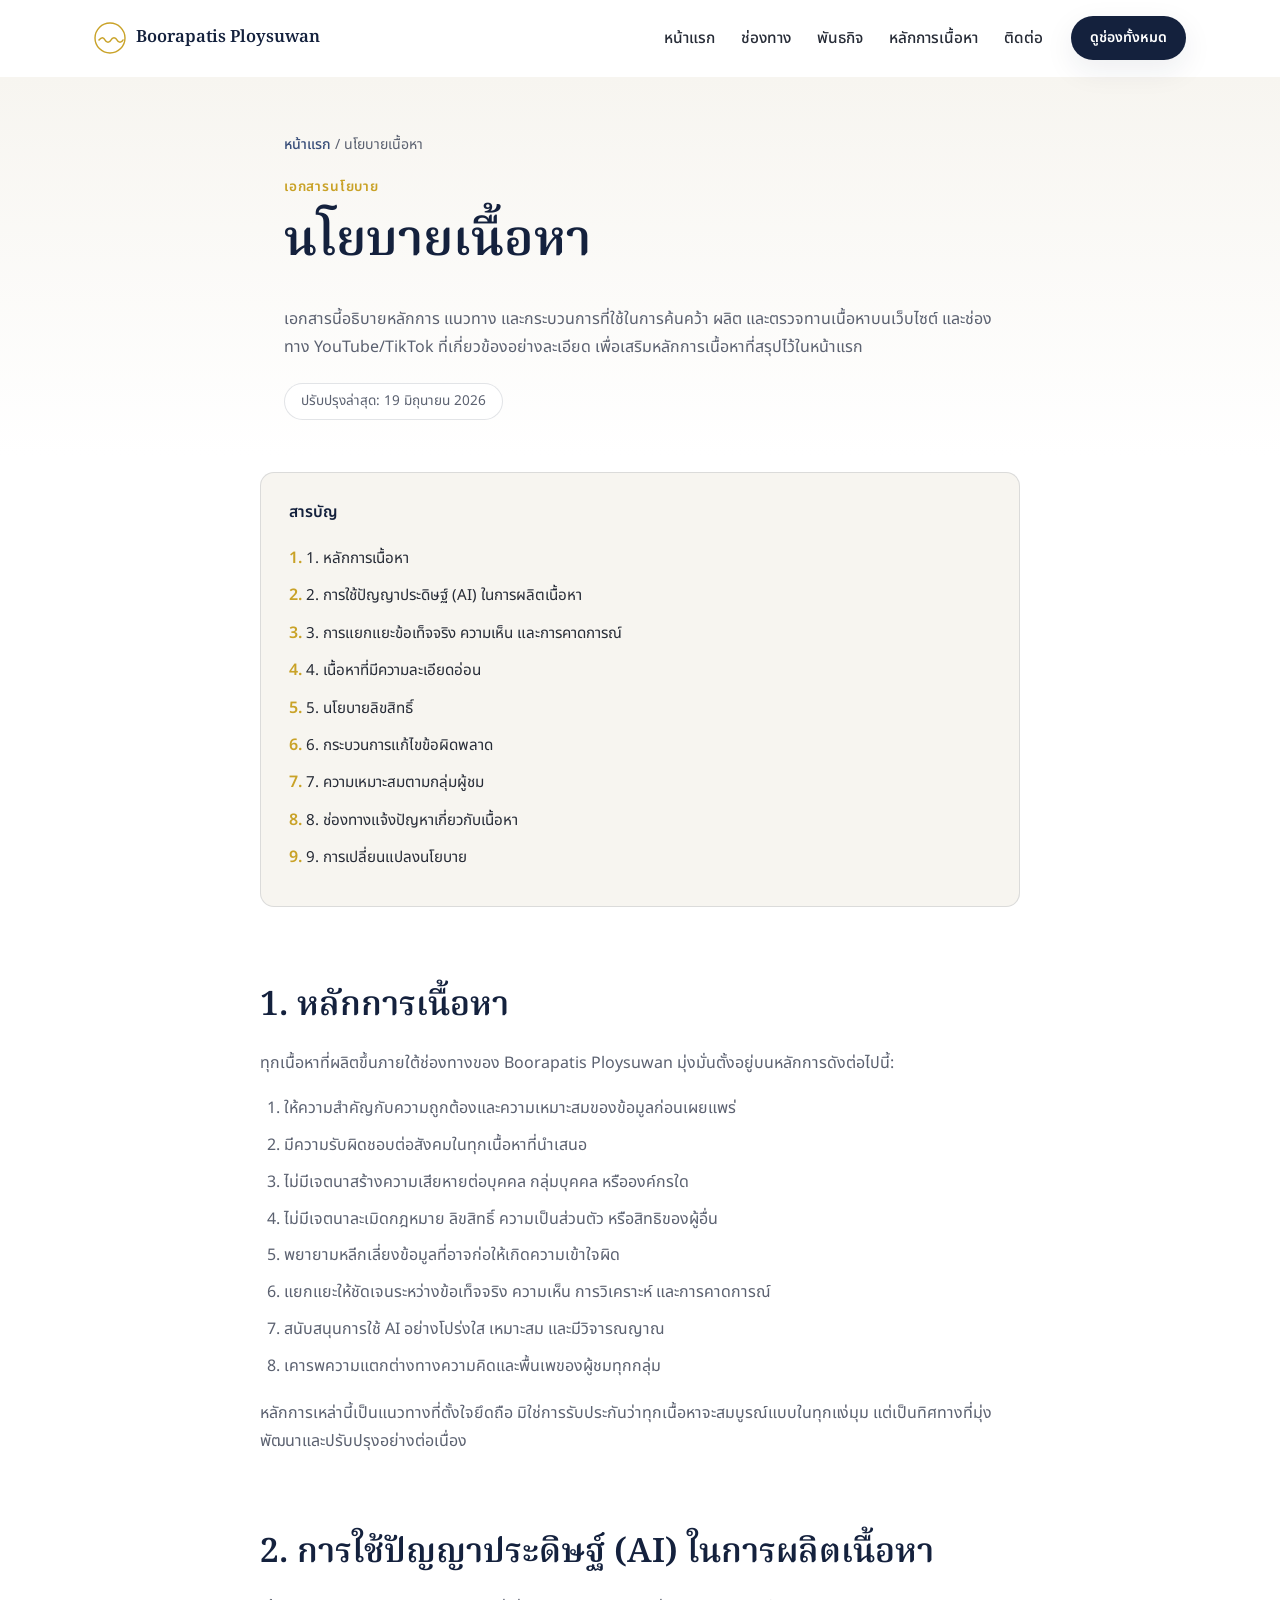
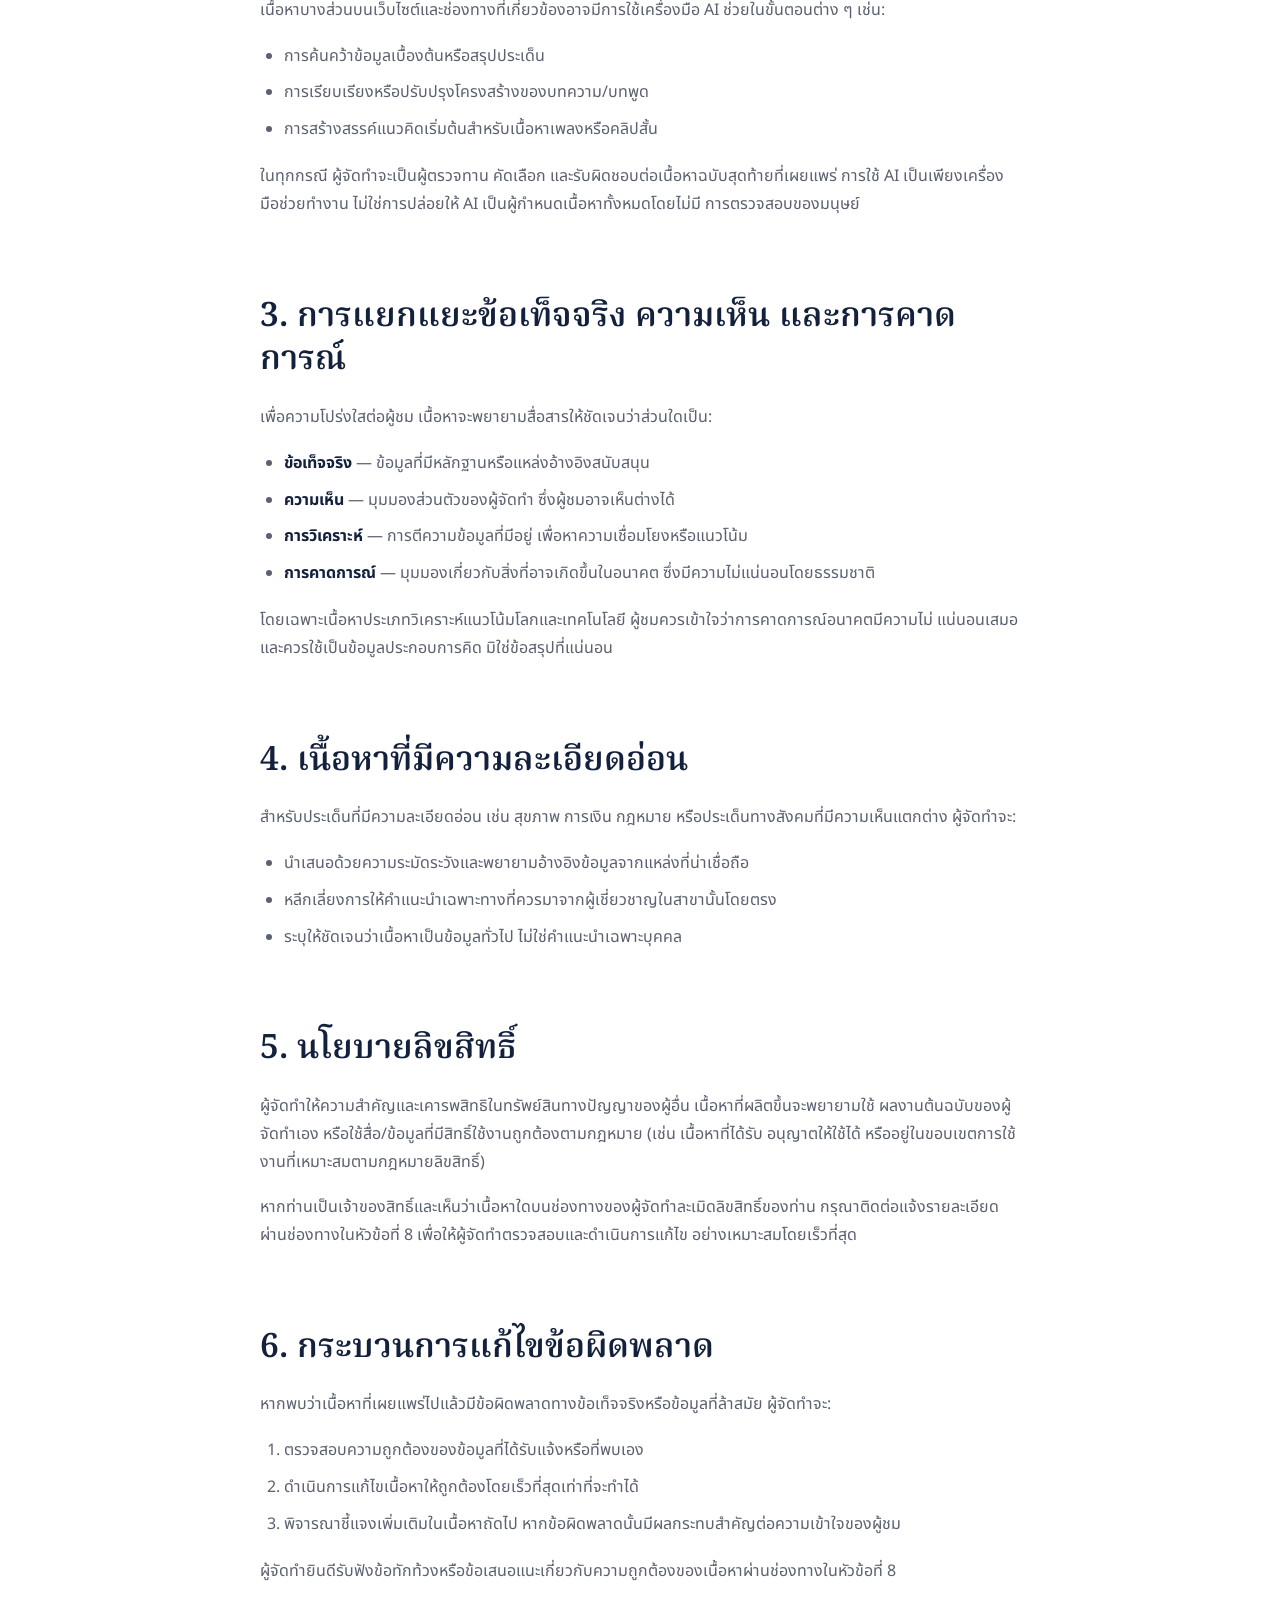
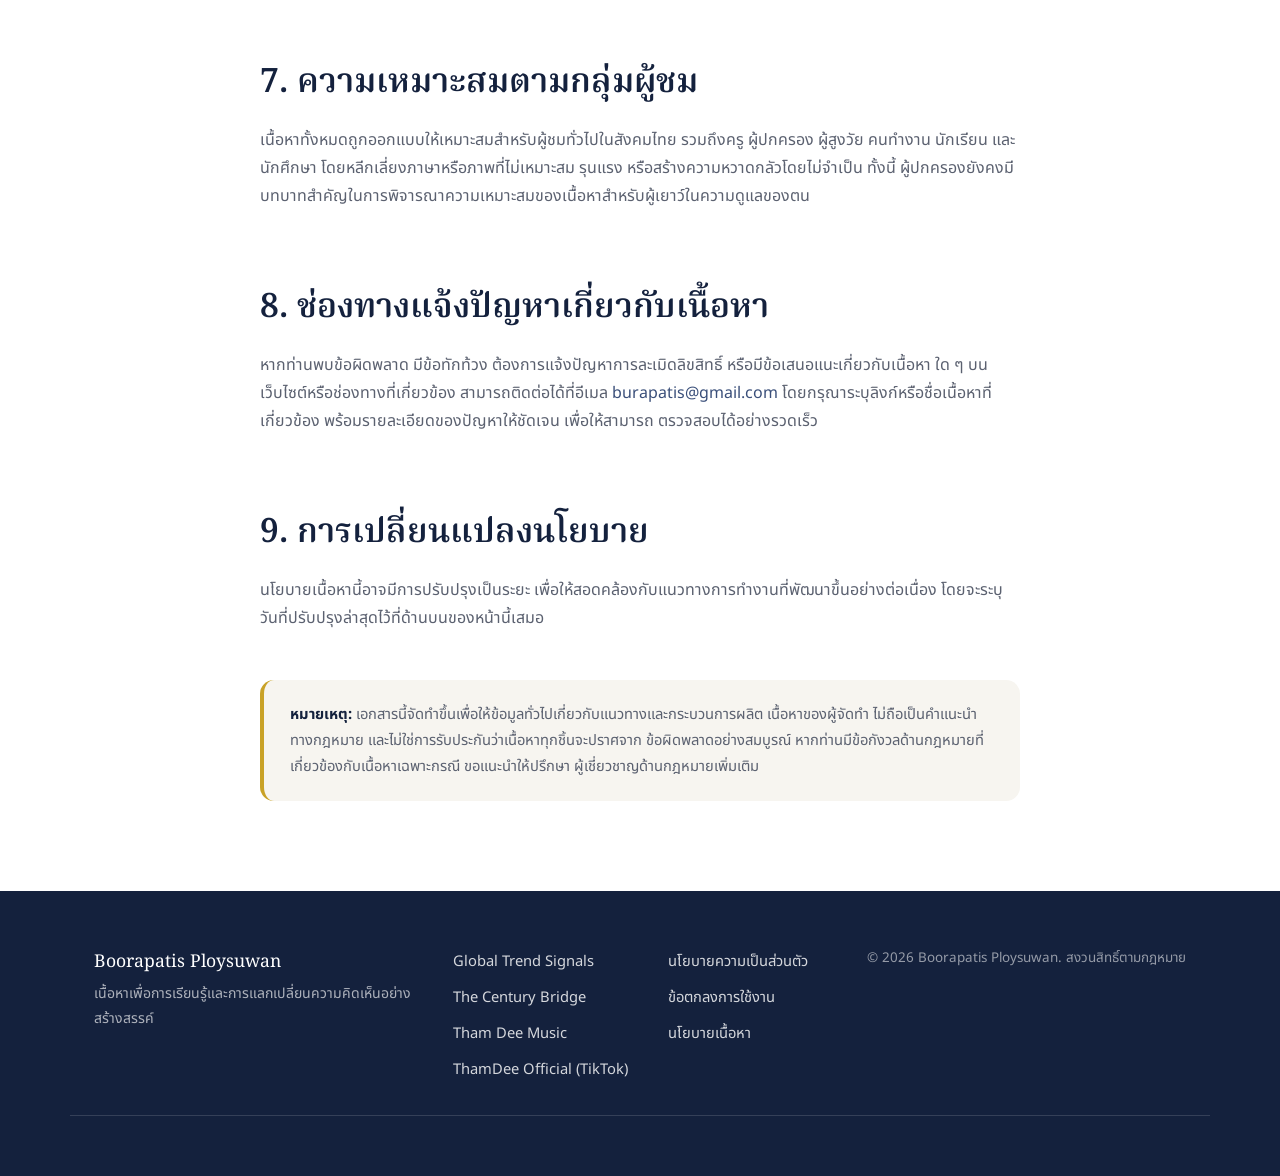
==== content-policy.html @ bd5a1473 "Add files via upload" ====
<!DOCTYPE html>
<html lang="th">
<head>
  <meta charset="UTF-8" />
  <meta name="viewport" content="width=device-width, initial-scale=1.0" />

  <title>นโยบายเนื้อหา | Boorapatis Ploysuwan</title>
  <meta name="description" content="นโยบายเนื้อหาของ Boorapatis Ploysuwan อธิบายหลักการผลิตเนื้อหา การใช้ AI อย่างโปร่งใส การแยกแยะข้อเท็จจริงและความเห็น นโยบายลิขสิทธิ์ และกระบวนการแก้ไขข้อผิดพลาด" />
  <meta name="author" content="Boorapatis Ploysuwan" />
  <meta name="robots" content="index, follow" />
  <link rel="canonical" href="https://example.com/content-policy.html" />

  <meta property="og:type" content="website" />
  <meta property="og:title" content="นโยบายเนื้อหา | Boorapatis Ploysuwan" />
  <meta property="og:description" content="หลักการ แนวทาง และกระบวนการที่ใช้ในการผลิตและตรวจทานเนื้อหาของ Boorapatis Ploysuwan" />
  <meta property="og:url" content="https://example.com/content-policy.html" />
  <meta property="og:site_name" content="Boorapatis Ploysuwan" />
  <meta property="og:locale" content="th_TH" />

  <link rel="icon" type="image/svg+xml" href="assets/favicon.svg" />

  <link rel="preconnect" href="https://fonts.googleapis.com" />
  <link rel="preconnect" href="https://fonts.gstatic.com" crossorigin />
  <link href="https://fonts.googleapis.com/css2?family=Noto+Sans+Thai:wght@300;400;500;600;700&family=Noto+Serif+Thai:wght@500;600;700&display=swap" rel="stylesheet" />

  <link rel="stylesheet" href="styles.css" />
</head>
<body>

  <a class="skip-link" href="#main">ข้ามไปยังเนื้อหาหลัก</a>

  <!-- ===================== HEADER / NAV ===================== -->
  <header class="site-header" id="siteHeader">
    <div class="header-inner container">
      <a href="index.html" class="logo" aria-label="Boorapatis Ploysuwan, หน้าแรก">
        <span class="logo-mark" aria-hidden="true">
          <svg viewBox="0 0 32 32" width="32" height="32" fill="none" xmlns="http://www.w3.org/2000/svg">
            <circle cx="16" cy="16" r="15" stroke="currentColor" stroke-width="1.4"/>
            <path d="M5 18c2.5-3 4.5-3 6 0s4.5 3 6 0 4.5-3 6 0 4.5 3 6 0" stroke="currentColor" stroke-width="1.6" stroke-linecap="round" fill="none"/>
          </svg>
        </span>
        <span class="logo-text">Boorapatis&nbsp;Ploysuwan</span>
      </a>

      <nav class="main-nav" id="mainNav" aria-label="เมนูหลัก">
        <ul>
          <li><a href="index.html" class="nav-link">หน้าแรก</a></li>
          <li><a href="index.html#channels" class="nav-link">ช่องทาง</a></li>
          <li><a href="index.html#mission" class="nav-link">พันธกิจ</a></li>
          <li><a href="index.html#principles" class="nav-link">หลักการเนื้อหา</a></li>
          <li><a href="index.html#contact" class="nav-link">ติดต่อ</a></li>
        </ul>
        <a href="index.html#channels" class="btn btn-primary btn-small nav-cta">ดูช่องทั้งหมด</a>
      </nav>

      <button class="menu-toggle" id="menuToggle" aria-label="เปิดเมนู" aria-expanded="false" aria-controls="mainNav">
        <span></span><span></span><span></span>
      </button>
    </div>
  </header>

  <main id="main">

    <!-- ===================== PAGE HERO ===================== -->
    <section class="page-hero">
      <div class="container narrow">
        <p class="breadcrumb"><a href="index.html">หน้าแรก</a> / นโยบายเนื้อหา</p>
        <p class="eyebrow">เอกสารนโยบาย</p>
        <h1>นโยบายเนื้อหา</h1>
        <p>เอกสารนี้อธิบายหลักการ แนวทาง และกระบวนการที่ใช้ในการค้นคว้า ผลิต และตรวจทานเนื้อหาบนเว็บไซต์
          และช่องทาง YouTube/TikTok ที่เกี่ยวข้องอย่างละเอียด เพื่อเสริมหลักการเนื้อหาที่สรุปไว้ในหน้าแรก</p>
        <span class="last-updated">ปรับปรุงล่าสุด: 19 มิถุนายน 2026</span>
      </div>
    </section>

    <!-- ===================== CONTENT ===================== -->
    <div class="container narrow legal-content">

      <div class="toc reveal" aria-label="สารบัญ">
        <p class="toc-title">สารบัญ</p>
        <ol>
          <li><a href="#principles">1. หลักการเนื้อหา</a></li>
          <li><a href="#ai-use">2. การใช้ปัญญาประดิษฐ์ (AI) ในการผลิตเนื้อหา</a></li>
          <li><a href="#fact-opinion">3. การแยกแยะข้อเท็จจริง ความเห็น และการคาดการณ์</a></li>
          <li><a href="#sensitive">4. เนื้อหาที่มีความละเอียดอ่อน</a></li>
          <li><a href="#copyright">5. นโยบายลิขสิทธิ์</a></li>
          <li><a href="#corrections">6. กระบวนการแก้ไขข้อผิดพลาด</a></li>
          <li><a href="#audience">7. ความเหมาะสมตามกลุ่มผู้ชม</a></li>
          <li><a href="#report">8. ช่องทางแจ้งปัญหาเกี่ยวกับเนื้อหา</a></li>
          <li><a href="#changes">9. การเปลี่ยนแปลงนโยบาย</a></li>
        </ol>
      </div>

      <section id="principles" class="reveal">
        <h2>1. หลักการเนื้อหา</h2>
        <p>ทุกเนื้อหาที่ผลิตขึ้นภายใต้ช่องทางของ Boorapatis Ploysuwan มุ่งมั่นตั้งอยู่บนหลักการดังต่อไปนี้:</p>
        <ol class="legal-list">
          <li>ให้ความสำคัญกับความถูกต้องและความเหมาะสมของข้อมูลก่อนเผยแพร่</li>
          <li>มีความรับผิดชอบต่อสังคมในทุกเนื้อหาที่นำเสนอ</li>
          <li>ไม่มีเจตนาสร้างความเสียหายต่อบุคคล กลุ่มบุคคล หรือองค์กรใด</li>
          <li>ไม่มีเจตนาละเมิดกฎหมาย ลิขสิทธิ์ ความเป็นส่วนตัว หรือสิทธิของผู้อื่น</li>
          <li>พยายามหลีกเลี่ยงข้อมูลที่อาจก่อให้เกิดความเข้าใจผิด</li>
          <li>แยกแยะให้ชัดเจนระหว่างข้อเท็จจริง ความเห็น การวิเคราะห์ และการคาดการณ์</li>
          <li>สนับสนุนการใช้ AI อย่างโปร่งใส เหมาะสม และมีวิจารณญาณ</li>
          <li>เคารพความแตกต่างทางความคิดและพื้นเพของผู้ชมทุกกลุ่ม</li>
        </ol>
        <p>หลักการเหล่านี้เป็นแนวทางที่ตั้งใจยึดถือ มิใช่การรับประกันว่าทุกเนื้อหาจะสมบูรณ์แบบในทุกแง่มุม
          แต่เป็นทิศทางที่มุ่งพัฒนาและปรับปรุงอย่างต่อเนื่อง</p>
      </section>

      <section id="ai-use" class="reveal">
        <h2>2. การใช้ปัญญาประดิษฐ์ (AI) ในการผลิตเนื้อหา</h2>
        <p>เนื้อหาบางส่วนบนเว็บไซต์และช่องทางที่เกี่ยวข้องอาจมีการใช้เครื่องมือ AI ช่วยในขั้นตอนต่าง ๆ เช่น:</p>
        <ul>
          <li>การค้นคว้าข้อมูลเบื้องต้นหรือสรุปประเด็น</li>
          <li>การเรียบเรียงหรือปรับปรุงโครงสร้างของบทความ/บทพูด</li>
          <li>การสร้างสรรค์แนวคิดเริ่มต้นสำหรับเนื้อหาเพลงหรือคลิปสั้น</li>
        </ul>
        <p>
          ในทุกกรณี ผู้จัดทำจะเป็นผู้ตรวจทาน คัดเลือก และรับผิดชอบต่อเนื้อหาฉบับสุดท้ายที่เผยแพร่
          การใช้ AI เป็นเพียงเครื่องมือช่วยทำงาน ไม่ใช่การปล่อยให้ AI เป็นผู้กำหนดเนื้อหาทั้งหมดโดยไม่มี
          การตรวจสอบของมนุษย์
        </p>
      </section>

      <section id="fact-opinion" class="reveal">
        <h2>3. การแยกแยะข้อเท็จจริง ความเห็น และการคาดการณ์</h2>
        <p>เพื่อความโปร่งใสต่อผู้ชม เนื้อหาจะพยายามสื่อสารให้ชัดเจนว่าส่วนใดเป็น:</p>
        <ul>
          <li><strong>ข้อเท็จจริง</strong> — ข้อมูลที่มีหลักฐานหรือแหล่งอ้างอิงสนับสนุน</li>
          <li><strong>ความเห็น</strong> — มุมมองส่วนตัวของผู้จัดทำ ซึ่งผู้ชมอาจเห็นต่างได้</li>
          <li><strong>การวิเคราะห์</strong> — การตีความข้อมูลที่มีอยู่ เพื่อหาความเชื่อมโยงหรือแนวโน้ม</li>
          <li><strong>การคาดการณ์</strong> — มุมมองเกี่ยวกับสิ่งที่อาจเกิดขึ้นในอนาคต ซึ่งมีความไม่แน่นอนโดยธรรมชาติ</li>
        </ul>
        <p>โดยเฉพาะเนื้อหาประเภทวิเคราะห์แนวโน้มโลกและเทคโนโลยี ผู้ชมควรเข้าใจว่าการคาดการณ์อนาคตมีความไม่
          แน่นอนเสมอ และควรใช้เป็นข้อมูลประกอบการคิด มิใช่ข้อสรุปที่แน่นอน</p>
      </section>

      <section id="sensitive" class="reveal">
        <h2>4. เนื้อหาที่มีความละเอียดอ่อน</h2>
        <p>
          สำหรับประเด็นที่มีความละเอียดอ่อน เช่น สุขภาพ การเงิน กฎหมาย หรือประเด็นทางสังคมที่มีความเห็นแตกต่าง
          ผู้จัดทำจะ:
        </p>
        <ul>
          <li>นำเสนอด้วยความระมัดระวังและพยายามอ้างอิงข้อมูลจากแหล่งที่น่าเชื่อถือ</li>
          <li>หลีกเลี่ยงการให้คำแนะนำเฉพาะทางที่ควรมาจากผู้เชี่ยวชาญในสาขานั้นโดยตรง</li>
          <li>ระบุให้ชัดเจนว่าเนื้อหาเป็นข้อมูลทั่วไป ไม่ใช่คำแนะนำเฉพาะบุคคล</li>
        </ul>
      </section>

      <section id="copyright" class="reveal">
        <h2>5. นโยบายลิขสิทธิ์</h2>
        <p>
          ผู้จัดทำให้ความสำคัญและเคารพสิทธิในทรัพย์สินทางปัญญาของผู้อื่น เนื้อหาที่ผลิตขึ้นจะพยายามใช้
          ผลงานต้นฉบับของผู้จัดทำเอง หรือใช้สื่อ/ข้อมูลที่มีสิทธิ์ใช้งานถูกต้องตามกฎหมาย (เช่น เนื้อหาที่ได้รับ
          อนุญาตให้ใช้ได้ หรืออยู่ในขอบเขตการใช้งานที่เหมาะสมตามกฎหมายลิขสิทธิ์)
        </p>
        <p>
          หากท่านเป็นเจ้าของสิทธิ์และเห็นว่าเนื้อหาใดบนช่องทางของผู้จัดทำละเมิดลิขสิทธิ์ของท่าน
          กรุณาติดต่อแจ้งรายละเอียดผ่านช่องทางในหัวข้อที่ 8 เพื่อให้ผู้จัดทำตรวจสอบและดำเนินการแก้ไข
          อย่างเหมาะสมโดยเร็วที่สุด
        </p>
      </section>

      <section id="corrections" class="reveal">
        <h2>6. กระบวนการแก้ไขข้อผิดพลาด</h2>
        <p>หากพบว่าเนื้อหาที่เผยแพร่ไปแล้วมีข้อผิดพลาดทางข้อเท็จจริงหรือข้อมูลที่ล้าสมัย ผู้จัดทำจะ:</p>
        <ol class="legal-list">
          <li>ตรวจสอบความถูกต้องของข้อมูลที่ได้รับแจ้งหรือที่พบเอง</li>
          <li>ดำเนินการแก้ไขเนื้อหาให้ถูกต้องโดยเร็วที่สุดเท่าที่จะทำได้</li>
          <li>พิจารณาชี้แจงเพิ่มเติมในเนื้อหาถัดไป หากข้อผิดพลาดนั้นมีผลกระทบสำคัญต่อความเข้าใจของผู้ชม</li>
        </ol>
        <p>ผู้จัดทำยินดีรับฟังข้อทักท้วงหรือข้อเสนอแนะเกี่ยวกับความถูกต้องของเนื้อหาผ่านช่องทางในหัวข้อที่ 8</p>
      </section>

      <section id="audience" class="reveal">
        <h2>7. ความเหมาะสมตามกลุ่มผู้ชม</h2>
        <p>
          เนื้อหาทั้งหมดถูกออกแบบให้เหมาะสมสำหรับผู้ชมทั่วไปในสังคมไทย รวมถึงครู ผู้ปกครอง ผู้สูงวัย คนทำงาน
          นักเรียน และนักศึกษา โดยหลีกเลี่ยงภาษาหรือภาพที่ไม่เหมาะสม รุนแรง หรือสร้างความหวาดกลัวโดยไม่จำเป็น
          ทั้งนี้ ผู้ปกครองยังคงมีบทบาทสำคัญในการพิจารณาความเหมาะสมของเนื้อหาสำหรับผู้เยาว์ในความดูแลของตน
        </p>
      </section>

      <section id="report" class="reveal">
        <h2>8. ช่องทางแจ้งปัญหาเกี่ยวกับเนื้อหา</h2>
        <p>
          หากท่านพบข้อผิดพลาด มีข้อทักท้วง ต้องการแจ้งปัญหาการละเมิดลิขสิทธิ์ หรือมีข้อเสนอแนะเกี่ยวกับเนื้อหา
          ใด ๆ บนเว็บไซต์หรือช่องทางที่เกี่ยวข้อง สามารถติดต่อได้ที่อีเมล
          <a href="mailto:burapatis@gmail.com">burapatis@gmail.com</a>
          โดยกรุณาระบุลิงก์หรือชื่อเนื้อหาที่เกี่ยวข้อง พร้อมรายละเอียดของปัญหาให้ชัดเจน เพื่อให้สามารถ
          ตรวจสอบได้อย่างรวดเร็ว
        </p>
      </section>

      <section id="changes" class="reveal">
        <h2>9. การเปลี่ยนแปลงนโยบาย</h2>
        <p>
          นโยบายเนื้อหานี้อาจมีการปรับปรุงเป็นระยะ เพื่อให้สอดคล้องกับแนวทางการทำงานที่พัฒนาขึ้นอย่างต่อเนื่อง
          โดยจะระบุวันที่ปรับปรุงล่าสุดไว้ที่ด้านบนของหน้านี้เสมอ
        </p>
      </section>

      <div class="legal-disclaimer-note reveal">
        <p>
          <strong>หมายเหตุ:</strong> เอกสารนี้จัดทำขึ้นเพื่อให้ข้อมูลทั่วไปเกี่ยวกับแนวทางและกระบวนการผลิต
          เนื้อหาของผู้จัดทำ ไม่ถือเป็นคำแนะนำทางกฎหมาย และไม่ใช่การรับประกันว่าเนื้อหาทุกชิ้นจะปราศจาก
          ข้อผิดพลาดอย่างสมบูรณ์ หากท่านมีข้อกังวลด้านกฎหมายที่เกี่ยวข้องกับเนื้อหาเฉพาะกรณี ขอแนะนำให้ปรึกษา
          ผู้เชี่ยวชาญด้านกฎหมายเพิ่มเติม
        </p>
      </div>

    </div>

  </main>

  <!-- ===================== FOOTER ===================== -->
  <footer class="site-footer">
    <div class="container footer-inner">
      <div class="footer-brand">
        <p class="footer-name">Boorapatis Ploysuwan</p>
        <p class="footer-tagline">เนื้อหาเพื่อการเรียนรู้และการแลกเปลี่ยนความคิดเห็นอย่างสร้างสรรค์</p>
      </div>

      <ul class="footer-links">
        <li><a href="https://www.youtube.com/@globaltrendsignals" target="_blank" rel="noopener noreferrer">Global Trend Signals</a></li>
        <li><a href="https://www.youtube.com/@TheCenturyBridge%E0%B8%82%E0%B9%89%E0%B8%B2%E0%B8%A1%E0%B9%80%E0%B8%A7%E0%B8%A5%E0%B8%B2%E0%B8%A1%E0%B8%B2%E0%B9%80%E0%B8%88%E0%B8%AD%E0%B8%81%E0%B8%B1%E0%B8%99" target="_blank" rel="noopener noreferrer">The Century Bridge</a></li>
        <li><a href="https://www.youtube.com/@ThamDeeMusic" target="_blank" rel="noopener noreferrer">Tham Dee Music</a></li>
        <li><a href="https://www.tiktok.com/@thamdee_official" target="_blank" rel="noopener noreferrer">ThamDee Official (TikTok)</a></li>
      </ul>

      <ul class="footer-links footer-legal">
        <li><a href="privacy.html">นโยบายความเป็นส่วนตัว</a></li>
        <li><a href="terms.html">ข้อตกลงการใช้งาน</a></li>
        <li><a href="content-policy.html">นโยบายเนื้อหา</a></li>
      </ul>

      <p class="footer-copy">© <span id="year">2026</span> Boorapatis Ploysuwan. สงวนสิทธิ์ตามกฎหมาย</p>
    </div>
  </footer>

  <button id="backToTop" class="back-to-top" aria-label="กลับขึ้นด้านบน">↑</button>

  <script src="script.js"></script>
</body>
</html>
---- styles.css ----
/* =========================================================
   Boorapatis Ploysuwan — Stylesheet
   โทนสี: navy ink + indigo + warm gold + teal + terracotta
   ฟอนต์: Noto Serif Thai (display) + Noto Sans Thai (body)
   ========================================================= */

:root {
  /* ---- Color tokens ---- */
  --color-ink: #14213D;        /* navy หลัก: header, ข้อความเข้ม */
  --color-indigo: #3A4F7A;     /* รอง: ลิงก์, accent */
  --color-gold: #C9A227;       /* CTA / ไฮไลต์ */
  --color-paper: #F7F5F0;      /* พื้นหลังโทนอุ่น */
  --color-white: #FFFFFF;
  --color-text: #262B36;
  --color-text-soft: #5B6170;
  --color-border: rgba(20, 33, 61, 0.12);

  /* ---- Channel accent colors (encode content category) ---- */
  --color-channel-1: #3A4F7A;  /* Global Trend Signals: indigo = เทคโนโลยี/แนวโน้ม */
  --color-channel-2: #C9A227;  /* The Century Bridge: gold = อบอุ่น/ข้ามรุ่น */
  --color-channel-3: #1F6F66;  /* Tham Dee Music: teal = สร้างสรรค์ */
  --color-channel-4: #B5533C;  /* TikTok: terracotta = สั้น กระชับ มีพลัง */

  /* ---- Type ---- */
  --font-display: 'Noto Serif Thai', 'Times New Roman', serif;
  --font-body: 'Noto Sans Thai', system-ui, -apple-system, sans-serif;

  /* ---- Layout ---- */
  --container-w: 1140px;
  --radius-md: 14px;
  --radius-lg: 22px;
  --shadow-soft: 0 10px 30px rgba(20, 33, 61, 0.08);
  --shadow-hover: 0 16px 40px rgba(20, 33, 61, 0.14);
  --transition: 220ms ease;
}

/* ---------------------------------------------------------
   Reset & base
   --------------------------------------------------------- */
* { box-sizing: border-box; }
html { scroll-behavior: smooth; }

body {
  margin: 0;
  font-family: var(--font-body);
  color: var(--color-text);
  background: var(--color-white);
  line-height: 1.75;
  -webkit-font-smoothing: antialiased;
}

img, svg { max-width: 100%; display: block; }

h1, h2, h3 {
  font-family: var(--font-display);
  color: var(--color-ink);
  line-height: 1.3;
  margin: 0 0 0.6em;
}

h1 { font-size: clamp(2rem, 4.4vw, 3.1rem); font-weight: 600; }
h2 { font-size: clamp(1.5rem, 2.8vw, 2.1rem); font-weight: 600; }
h3 { font-size: 1.15rem; font-weight: 600; margin-bottom: 0.4em; }

p { margin: 0 0 1em; color: var(--color-text-soft); }

a { color: var(--color-indigo); text-decoration: none; }

ul, ol { margin: 0; padding: 0; }

.container {
  max-width: var(--container-w);
  margin: 0 auto;
  padding: 0 24px;
}
.container.narrow { max-width: 760px; }

.section { padding: 88px 0; }

.eyebrow {
  font-size: 0.85rem;
  font-weight: 600;
  letter-spacing: 0.06em;
  color: var(--color-gold);
  text-transform: uppercase;
  margin: 0 0 0.8em;
}

.section-head { max-width: 640px; margin: 0 auto 48px; text-align: center; }
.section-head.reveal, .container.narrow.reveal { text-align: left; }
.section .section-head { text-align: center; }
.section-lead { font-size: 1.05rem; }

.skip-link {
  position: absolute;
  left: -999px;
  top: 0;
  background: var(--color-ink);
  color: var(--color-white);
  padding: 10px 16px;
  z-index: 200;
}
.skip-link:focus { left: 12px; top: 12px; }

/* Visible focus state for accessibility */
a:focus-visible,
button:focus-visible {
  outline: 3px solid var(--color-gold);
  outline-offset: 2px;
}

/* ---------------------------------------------------------
   Buttons
   --------------------------------------------------------- */
.btn {
  display: inline-flex;
  align-items: center;
  gap: 8px;
  font-family: var(--font-body);
  font-weight: 600;
  font-size: 0.98rem;
  padding: 13px 26px;
  border-radius: 999px;
  border: 1.5px solid transparent;
  cursor: pointer;
  transition: transform var(--transition), box-shadow var(--transition), background var(--transition), color var(--transition);
}
.btn:hover { transform: translateY(-2px); }

.btn-primary {
  background: var(--color-ink);
  color: var(--color-white);
  box-shadow: var(--shadow-soft);
}
.btn-primary:hover { background: #1c2d52; box-shadow: var(--shadow-hover); }

.btn-ghost {
  background: transparent;
  color: var(--color-ink);
  border-color: var(--color-border);
}
.btn-ghost:hover { background: var(--color-paper); }

.btn-outline {
  background: transparent;
  color: var(--accent, var(--color-indigo));
  border-color: var(--accent, var(--color-indigo));
  font-size: 0.92rem;
  padding: 10px 20px;
}
.btn-outline:hover { background: var(--accent, var(--color-indigo)); color: var(--color-white); }

.btn-small { padding: 9px 18px; font-size: 0.88rem; }

/* ---------------------------------------------------------
   Header / Nav
   --------------------------------------------------------- */
.site-header {
  position: sticky;
  top: 0;
  z-index: 100;
  background: rgba(255, 255, 255, 0.92);
  backdrop-filter: blur(8px);
  border-bottom: 1px solid transparent;
  transition: border-color var(--transition), box-shadow var(--transition);
}
.site-header.is-scrolled {
  border-color: var(--color-border);
  box-shadow: 0 4px 18px rgba(20, 33, 61, 0.06);
}

.header-inner {
  display: flex;
  align-items: center;
  justify-content: space-between;
  height: 76px;
}

.logo {
  display: flex;
  align-items: center;
  gap: 10px;
  color: var(--color-ink);
}
.logo-mark { color: var(--color-gold); }
.logo-text {
  font-family: var(--font-display);
  font-weight: 600;
  font-size: 1.05rem;
}

.main-nav {
  display: flex;
  align-items: center;
  gap: 28px;
}
.main-nav ul {
  display: flex;
  gap: 26px;
  list-style: none;
}
.nav-link {
  color: var(--color-text);
  font-weight: 500;
  font-size: 0.96rem;
  position: relative;
  padding: 6px 0;
}
.nav-link::after {
  content: "";
  position: absolute;
  left: 0; right: 0; bottom: 0;
  height: 2px;
  background: var(--color-gold);
  transform: scaleX(0);
  transition: transform var(--transition);
}
.nav-link:hover::after,
.nav-link.is-active::after { transform: scaleX(1); }
.nav-link.is-active { color: var(--color-ink); font-weight: 600; }

.menu-toggle {
  display: none;
  flex-direction: column;
  justify-content: center;
  gap: 5px;
  width: 40px;
  height: 40px;
  background: none;
  border: none;
  cursor: pointer;
}
.menu-toggle span {
  display: block;
  height: 2px;
  background: var(--color-ink);
  border-radius: 2px;
  transition: transform var(--transition), opacity var(--transition);
}
.menu-toggle[aria-expanded="true"] span:nth-child(1) { transform: translateY(7px) rotate(45deg); }
.menu-toggle[aria-expanded="true"] span:nth-child(2) { opacity: 0; }
.menu-toggle[aria-expanded="true"] span:nth-child(3) { transform: translateY(-7px) rotate(-45deg); }

/* ---------------------------------------------------------
   Hero
   --------------------------------------------------------- */
.hero {
  position: relative;
  padding: 96px 0 0;
  overflow: hidden;
  background: linear-gradient(180deg, var(--color-paper) 0%, var(--color-white) 100%);
}
.hero-inner { position: relative; z-index: 2; max-width: 760px; padding-bottom: 64px; }

.hero-bg { position: absolute; inset: 0; z-index: 1; }
.blob {
  position: absolute;
  border-radius: 50%;
  filter: blur(60px);
  opacity: 0.35;
}
.blob-1 {
  width: 420px; height: 420px;
  background: radial-gradient(circle, var(--color-gold), transparent 70%);
  top: -120px; right: -80px;
}
.blob-2 {
  width: 360px; height: 360px;
  background: radial-gradient(circle, var(--color-indigo), transparent 70%);
  bottom: -160px; right: 220px;
}

.hero-title { margin-bottom: 0.5em; }
.hero-lead { font-size: 1.1rem; max-width: 620px; }
.hero-actions { display: flex; flex-wrap: wrap; gap: 14px; margin-top: 28px; }

/* Signal / waveform divider — signature element bridging
   "Global Trend Signals" (data signal) and "Tham Dee Music" (waveform) */
.signal-divider {
  position: relative;
  color: var(--color-gold);
  line-height: 0;
}
.signal-divider-alt { color: var(--color-border); }
.signal-svg { width: 100%; height: 56px; display: block; }
.signal-dot { color: var(--color-ink); }

@media (prefers-reduced-motion: reduce) {
  .signal-dot animateMotion { display: none; }
}

/* ---------------------------------------------------------
   About
   --------------------------------------------------------- */
.about { background: var(--color-white); }

/* ---------------------------------------------------------
   Channels
   --------------------------------------------------------- */
.channels { background: var(--color-paper); }

.channel-grid {
  display: grid;
  grid-template-columns: repeat(2, 1fr);
  gap: 24px;
}

.channel-card {
  background: var(--color-white);
  border-radius: var(--radius-lg);
  padding: 32px;
  border-top: 4px solid var(--accent);
  box-shadow: var(--shadow-soft);
  transition: transform var(--transition), box-shadow var(--transition);
  display: flex;
  flex-direction: column;
}
.channel-card:hover { transform: translateY(-4px); box-shadow: var(--shadow-hover); }

.channel-icon { font-size: 1.8rem; margin-bottom: 14px; }
.channel-type {
  font-size: 0.8rem;
  font-weight: 600;
  letter-spacing: 0.04em;
  text-transform: uppercase;
  color: var(--accent);
  margin-bottom: 6px;
}
.channel-card h3 { margin-bottom: 0.5em; }
.th-name { font-family: var(--font-body); font-weight: 400; font-size: 0.95rem; color: var(--color-text-soft); }
.channel-desc { flex-grow: 1; }
.channel-audience { font-size: 0.92rem; }
.channel-card .btn-outline { margin-top: auto; align-self: flex-start; }

/* ---------------------------------------------------------
   Mission
   --------------------------------------------------------- */
.mission-grid {
  display: grid;
  grid-template-columns: repeat(3, 1fr);
  gap: 28px;
  list-style: none;
}
.mission-item {
  background: var(--color-paper);
  border-radius: var(--radius-md);
  padding: 28px;
}
.mission-icon { font-size: 1.6rem; display: block; margin-bottom: 12px; }
.mission-item p { margin-bottom: 0; font-size: 0.95rem; }

/* ---------------------------------------------------------
   Content Principles
   --------------------------------------------------------- */
.principles { background: var(--color-paper); }
.principles-list ol {
  list-style: none;
  counter-reset: principle;
  display: grid;
  grid-template-columns: repeat(2, 1fr);
  gap: 18px 32px;
  max-width: 880px;
  margin: 0 auto;
}
.principles-list li {
  counter-increment: principle;
  position: relative;
  padding-left: 42px;
  color: var(--color-text);
  font-size: 1rem;
}
.principles-list li::before {
  content: counter(principle, decimal-leading-zero);
  position: absolute;
  left: 0; top: -2px;
  font-family: var(--font-display);
  font-weight: 600;
  color: var(--color-gold);
  font-size: 0.95rem;
}

/* ---------------------------------------------------------
   Qualities (badges)
   --------------------------------------------------------- */
.badge-list {
  display: flex;
  flex-wrap: wrap;
  gap: 12px;
  justify-content: center;
  list-style: none;
}
.badge {
  background: var(--color-white);
  border: 1.5px solid var(--color-border);
  border-radius: 999px;
  padding: 10px 20px;
  font-size: 0.92rem;
  font-weight: 500;
  color: var(--color-ink);
}

/* ---------------------------------------------------------
   Featured Content Pillars
   --------------------------------------------------------- */
.pillars { background: var(--color-paper); }
.pillars-grid {
  display: grid;
  grid-template-columns: repeat(3, 1fr);
  gap: 22px;
}
.pillar-card {
  background: var(--color-white);
  border-radius: var(--radius-md);
  padding: 28px 22px;
  text-align: center;
  box-shadow: var(--shadow-soft);
  transition: transform var(--transition);
}
.pillar-card:hover { transform: translateY(-3px); }
.pillar-icon { font-size: 1.8rem; display: block; margin-bottom: 12px; }
.pillar-card h3 { font-size: 1rem; margin-bottom: 0; }

/* ---------------------------------------------------------
   Disclaimer
   --------------------------------------------------------- */
.disclaimer-section { padding: 56px 0; }
.disclaimer-box {
  background: var(--color-paper);
  border: 1px solid var(--color-border);
  border-radius: var(--radius-md);
  padding: 32px;
}
.disclaimer-title { font-size: 1.2rem; }
.disclaimer-box p { font-size: 0.92rem; margin-bottom: 0.9em; }
.disclaimer-box p:last-child { margin-bottom: 0; }

/* ---------------------------------------------------------
   Contact
   --------------------------------------------------------- */
.contact { background: var(--color-white); text-align: left; }
.contact-email { margin: 12px 0 16px; }
.contact-note { font-size: 0.88rem; color: var(--color-text-soft); }

/* ---------------------------------------------------------
   Footer
   --------------------------------------------------------- */
.site-footer {
  background: var(--color-ink);
  color: rgba(255, 255, 255, 0.82);
  padding: 56px 0 36px;
}
.footer-inner {
  display: flex;
  flex-wrap: wrap;
  justify-content: space-between;
  gap: 32px;
  border-bottom: 1px solid rgba(255, 255, 255, 0.14);
  padding-bottom: 32px;
  margin-bottom: 24px;
}
.footer-name { font-family: var(--font-display); color: var(--color-white); font-size: 1.1rem; margin-bottom: 4px; }
.footer-tagline { font-size: 0.88rem; max-width: 320px; color: rgba(255, 255, 255, 0.65); margin-bottom: 0; }
.footer-links { list-style: none; display: flex; flex-direction: column; gap: 8px; }
.footer-links a { color: rgba(255, 255, 255, 0.82); font-size: 0.92rem; }
.footer-links a:hover { color: var(--color-gold); }
.footer-copy { font-size: 0.84rem; color: rgba(255, 255, 255, 0.55); text-align: center; margin: 0; }

/* ---------------------------------------------------------
   Back to top
   --------------------------------------------------------- */
.back-to-top {
  position: fixed;
  right: 22px;
  bottom: 22px;
  width: 46px;
  height: 46px;
  border-radius: 50%;
  background: var(--color-ink);
  color: var(--color-white);
  border: none;
  font-size: 1.2rem;
  cursor: pointer;
  box-shadow: var(--shadow-soft);
  opacity: 0;
  transform: translateY(12px);
  pointer-events: none;
  transition: opacity var(--transition), transform var(--transition), background var(--transition);
  z-index: 90;
}
.back-to-top.is-visible { opacity: 1; transform: translateY(0); pointer-events: auto; }
.back-to-top:hover { background: var(--color-indigo); }

/* ---------------------------------------------------------
   Scroll reveal
   --------------------------------------------------------- */
.reveal {
  opacity: 0;
  transform: translateY(18px);
  transition: opacity 600ms ease, transform 600ms ease;
}
.reveal.is-visible { opacity: 1; transform: translateY(0); }

@media (prefers-reduced-motion: reduce) {
  .reveal { opacity: 1; transform: none; transition: none; }
  html { scroll-behavior: auto; }
}

/* ---------------------------------------------------------
   Responsive
   --------------------------------------------------------- */
@media (max-width: 880px) {
  .channel-grid { grid-template-columns: 1fr; }
  .mission-grid { grid-template-columns: repeat(2, 1fr); }
  .pillars-grid { grid-template-columns: repeat(2, 1fr); }
  .principles-list ol { grid-template-columns: 1fr; }
}

/* ---------------------------------------------------------
   Sub-pages: privacy / terms / content-policy
   --------------------------------------------------------- */
.page-hero {
  padding: 56px 0 36px;
  background: linear-gradient(180deg, var(--color-paper) 0%, var(--color-white) 100%);
}
.breadcrumb { font-size: 0.88rem; margin-bottom: 18px; color: var(--color-text-soft); }
.breadcrumb a { font-weight: 500; }

.last-updated {
  display: inline-block;
  font-size: 0.85rem;
  color: var(--color-text-soft);
  background: var(--color-white);
  border: 1px solid var(--color-border);
  border-radius: 999px;
  padding: 6px 16px;
  margin-top: 6px;
}

.legal-content { padding: 8px 0 90px; }
.legal-content h2 { margin-top: 2.3em; scroll-margin-top: 100px; }
.legal-content > h2:first-child { margin-top: 0; }
.legal-content h3 { color: var(--color-ink); font-size: 1.02rem; margin-top: 1.4em; }
.legal-content ul,
.legal-content ol.legal-list { margin: 0 0 1.2em; padding-left: 1.5em; color: var(--color-text-soft); }
.legal-content li { margin-bottom: 0.55em; }
.legal-content p { margin-bottom: 1.1em; }
.legal-content strong { color: var(--color-ink); }

.toc {
  background: var(--color-paper);
  border: 1px solid var(--color-border);
  border-radius: var(--radius-md);
  padding: 26px 28px;
  margin: 8px 0 48px;
}
.toc-title { font-size: 0.98rem; margin-bottom: 0.9em; color: var(--color-ink); font-weight: 600; font-family: var(--font-body); }
.toc ol { list-style: none; counter-reset: toc; padding-left: 0; margin: 0; }
.toc li { margin-bottom: 0.55em; counter-increment: toc; }
.toc li::before { content: counter(toc) ". "; color: var(--color-gold); font-weight: 600; }
.toc a { color: var(--color-text); font-size: 0.95rem; }
.toc a:hover { color: var(--color-indigo); }

.legal-disclaimer-note {
  background: var(--color-paper);
  border-left: 4px solid var(--color-gold);
  border-radius: var(--radius-md);
  padding: 22px 26px;
  font-size: 0.92rem;
  margin-top: 48px;
}
.legal-disclaimer-note p:last-child { margin-bottom: 0; }

.legal-footer-links {
  font-size: 0.92rem;
  color: var(--color-text-soft);
  margin-top: 1.2em;
  margin-bottom: 0;
}

.footer-legal { min-width: 160px; }

@media (max-width: 760px) {
  .menu-toggle { display: flex; }

  .main-nav {
    position: absolute;
    top: 76px;
    left: 0; right: 0;
    background: var(--color-white);
    border-bottom: 1px solid var(--color-border);
    flex-direction: column;
    align-items: stretch;
    padding: 18px 24px 26px;
    gap: 18px;
    box-shadow: var(--shadow-soft);
    transform: translateY(-12px);
    opacity: 0;
    visibility: hidden;
    transition: opacity var(--transition), transform var(--transition), visibility var(--transition);
  }
  .main-nav.is-open {
    transform: translateY(0);
    opacity: 1;
    visibility: visible;
  }
  .main-nav ul { flex-direction: column; gap: 14px; }
  .nav-cta { align-self: flex-start; }

  .section { padding: 64px 0; }
  .mission-grid { grid-template-columns: 1fr; }
  .pillars-grid { grid-template-columns: 1fr; }
}
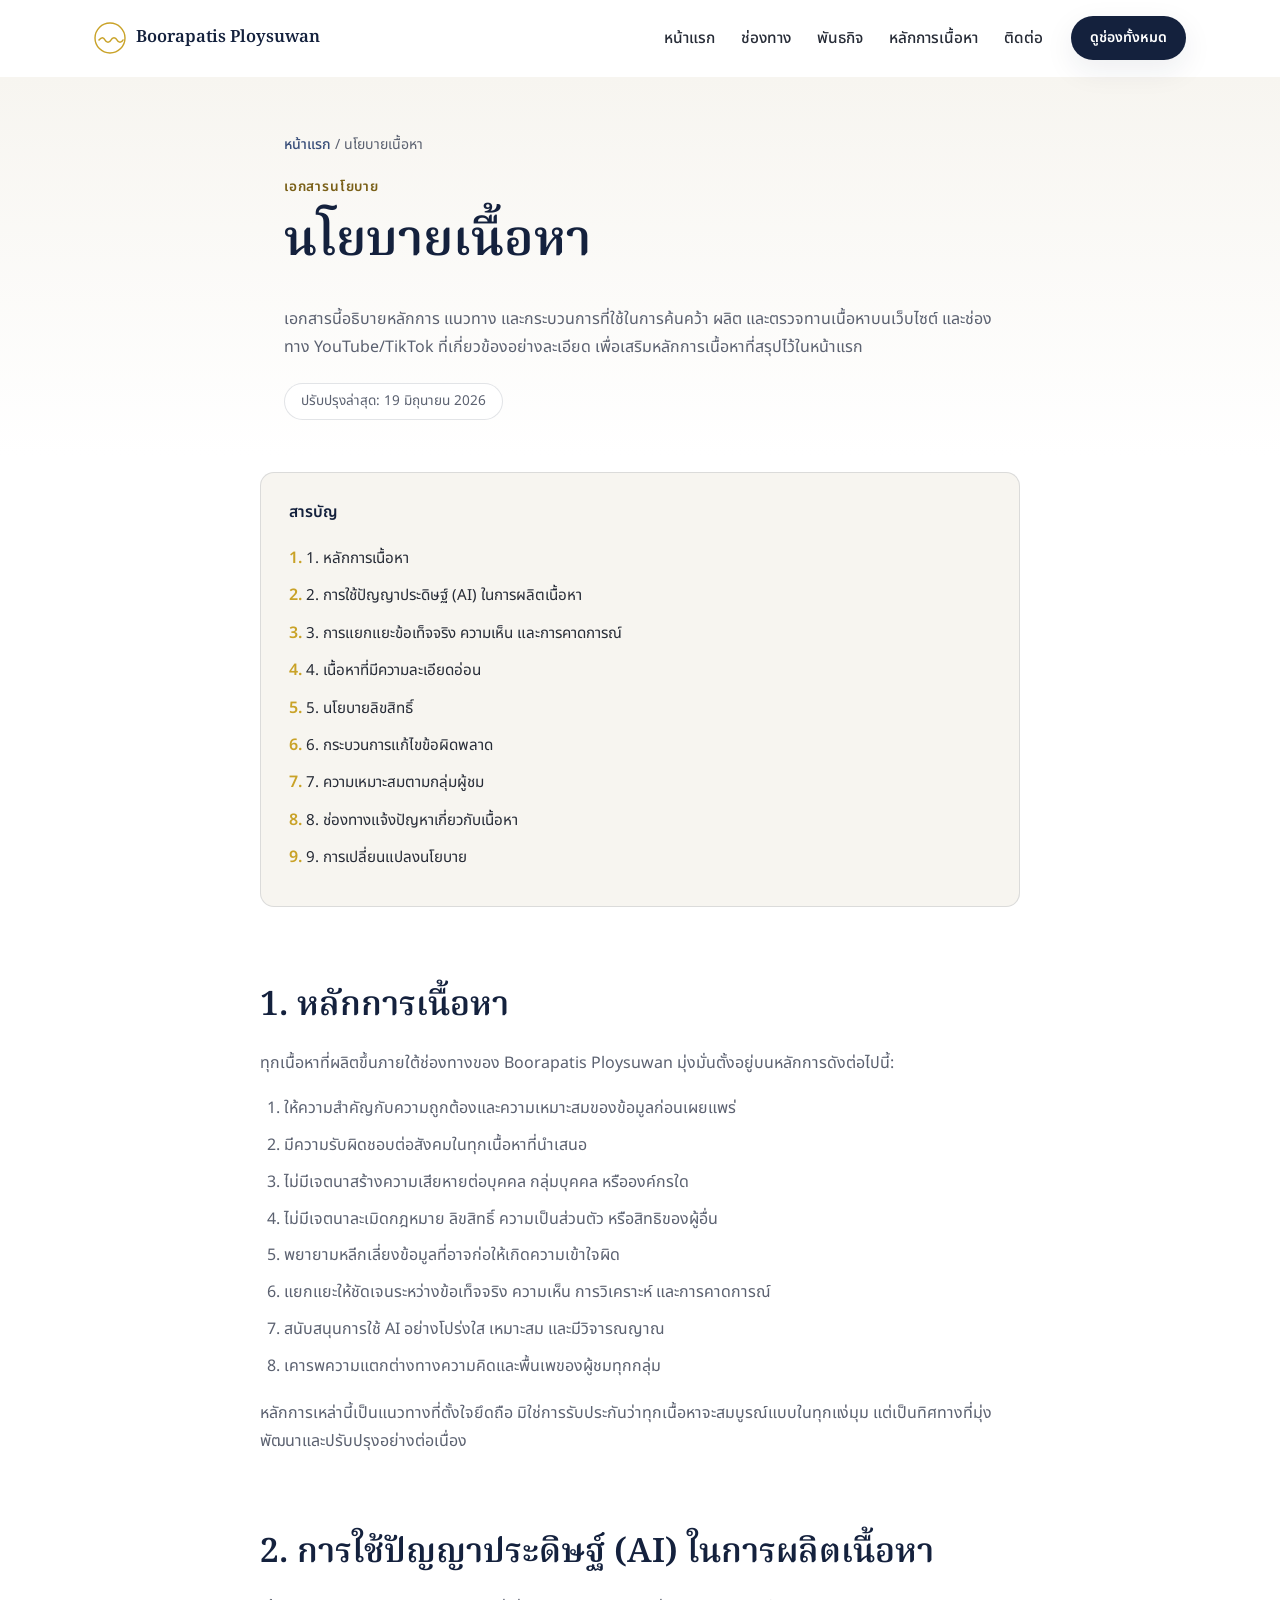
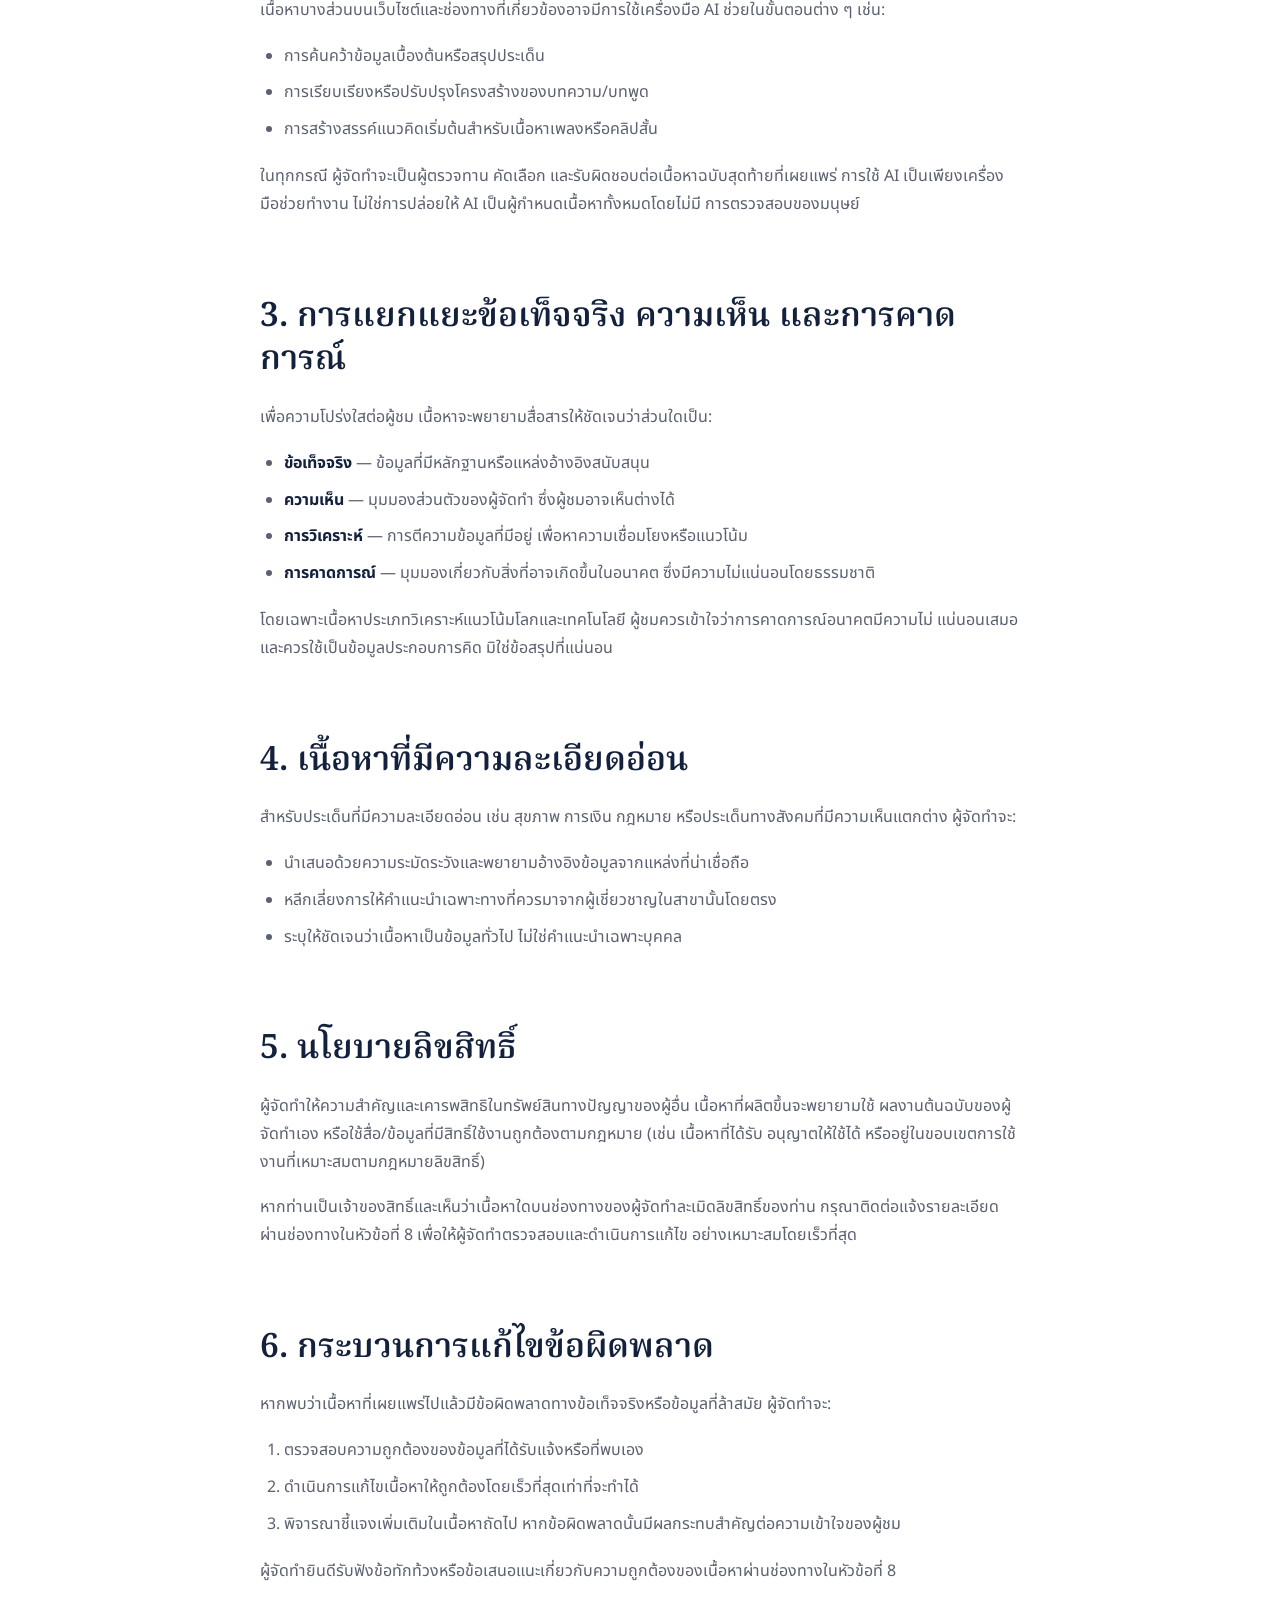
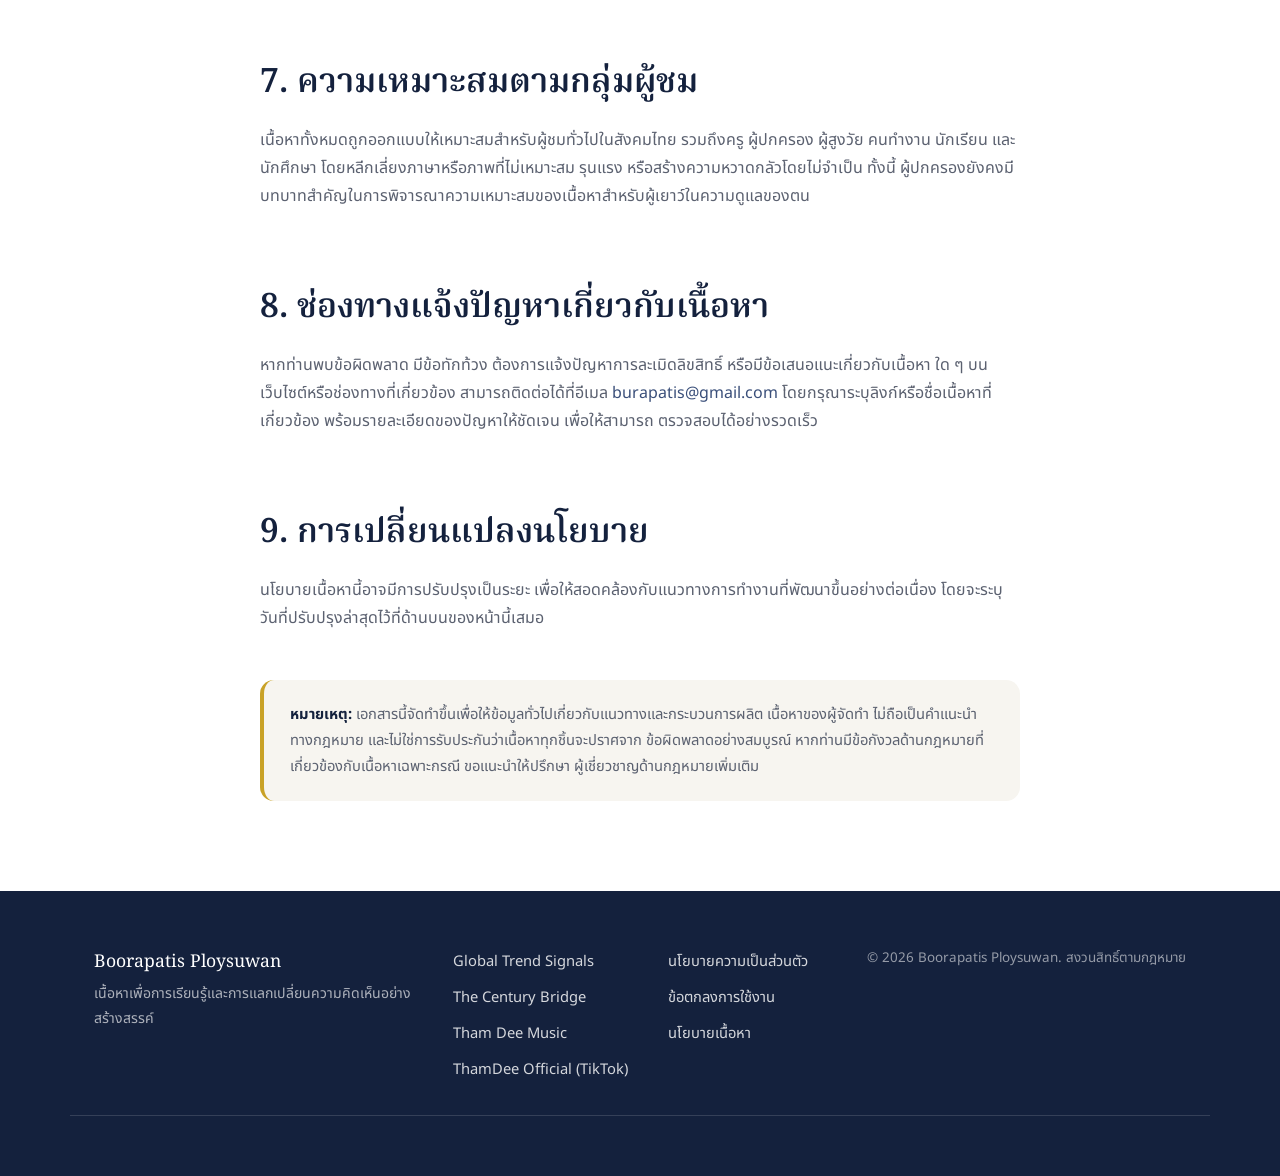
==== commit 7e80868b: "Prepare site for GitHub Pages deployment. Update SEO metadata and sitemap to burapatis.github.io/web" ====
--- a/content-policy.html
+++ b/content-policy.html
@@ -5,19 +5,24 @@
   <meta name="viewport" content="width=device-width, initial-scale=1.0" />
 
   <title>นโยบายเนื้อหา | Boorapatis Ploysuwan</title>
-  <meta name="description" content="นโยบายเนื้อหาของ Boorapatis Ploysuwan อธิบายหลักการผลิตเนื้อหา การใช้ AI อย่างโปร่งใส การแยกแยะข้อเท็จจริงและความเห็น นโยบายลิขสิทธิ์ และกระบวนการแก้ไขข้อผิดพลาด" />
+  <meta name="description" content="นโยบายเนื้อหาของ Boorapatis Ploysuwan อธิบายหลักการผลิตเนื้อหา การใช้ AI อย่างโปร่งใส การแยกข้อเท็จจริงและความเห็น และกระบวนการแก้ไขข้อผิดพลาด" />
   <meta name="author" content="Boorapatis Ploysuwan" />
   <meta name="robots" content="index, follow" />
-  <link rel="canonical" href="https://example.com/content-policy.html" />
+  <link rel="canonical" href="https://burapatis.github.io/website-2/content-policy.html" />
 
   <meta property="og:type" content="website" />
   <meta property="og:title" content="นโยบายเนื้อหา | Boorapatis Ploysuwan" />
   <meta property="og:description" content="หลักการ แนวทาง และกระบวนการที่ใช้ในการผลิตและตรวจทานเนื้อหาของ Boorapatis Ploysuwan" />
-  <meta property="og:url" content="https://example.com/content-policy.html" />
+  <meta property="og:url" content="https://burapatis.github.io/website-2/content-policy.html" />
   <meta property="og:site_name" content="Boorapatis Ploysuwan" />
   <meta property="og:locale" content="th_TH" />
 
   <link rel="icon" type="image/svg+xml" href="assets/favicon.svg" />
+  <link rel="icon" type="image/png" sizes="32x32" href="assets/favicon-32x32.png" />
+  <link rel="icon" type="image/png" sizes="16x16" href="assets/favicon-16x16.png" />
+  <link rel="apple-touch-icon" sizes="180x180" href="assets/apple-touch-icon.png" />
+  <link rel="manifest" href="site.webmanifest" />
+  <meta name="theme-color" content="#14213D" />
 
   <link rel="preconnect" href="https://fonts.googleapis.com" />
   <link rel="preconnect" href="https://fonts.gstatic.com" crossorigin />
--- a/styles.css
+++ b/styles.css
@@ -9,6 +9,7 @@
   --color-ink: #14213D;        /* navy หลัก: header, ข้อความเข้ม */
   --color-indigo: #3A4F7A;     /* รอง: ลิงก์, accent */
   --color-gold: #C9A227;       /* CTA / ไฮไลต์ */
+  --color-gold-text: #7A6018;  /* eyebrow บนพื้นอ่อน — ผ่าน WCAG AA */
   --color-paper: #F7F5F0;      /* พื้นหลังโทนอุ่น */
   --color-white: #FFFFFF;
   --color-text: #262B36;
@@ -81,7 +82,7 @@
   font-size: 0.85rem;
   font-weight: 600;
   letter-spacing: 0.06em;
-  color: var(--color-gold);
+  color: var(--color-gold-text);
   text-transform: uppercase;
   margin: 0 0 0.8em;
 }
@@ -287,6 +288,9 @@
 
 @media (prefers-reduced-motion: reduce) {
   .signal-dot animateMotion { display: none; }
+  .btn:hover,
+  .channel-card:hover,
+  .pillar-card:hover { transform: none; }
 }
 
 /* ---------------------------------------------------------
@@ -323,7 +327,7 @@
   font-weight: 600;
   letter-spacing: 0.04em;
   text-transform: uppercase;
-  color: var(--accent);
+  color: color-mix(in srgb, var(--accent) 55%, var(--color-ink));
   margin-bottom: 6px;
 }
 .channel-card h3 { margin-bottom: 0.5em; }
@@ -463,6 +467,10 @@
 .footer-links { list-style: none; display: flex; flex-direction: column; gap: 8px; }
 .footer-links a { color: rgba(255, 255, 255, 0.82); font-size: 0.92rem; }
 .footer-links a:hover { color: var(--color-gold); }
+.footer-links a:focus-visible {
+  outline-color: var(--color-gold);
+  color: var(--color-white);
+}
 .footer-copy { font-size: 0.84rem; color: rgba(255, 255, 255, 0.55); text-align: center; margin: 0; }
 
 /* ---------------------------------------------------------
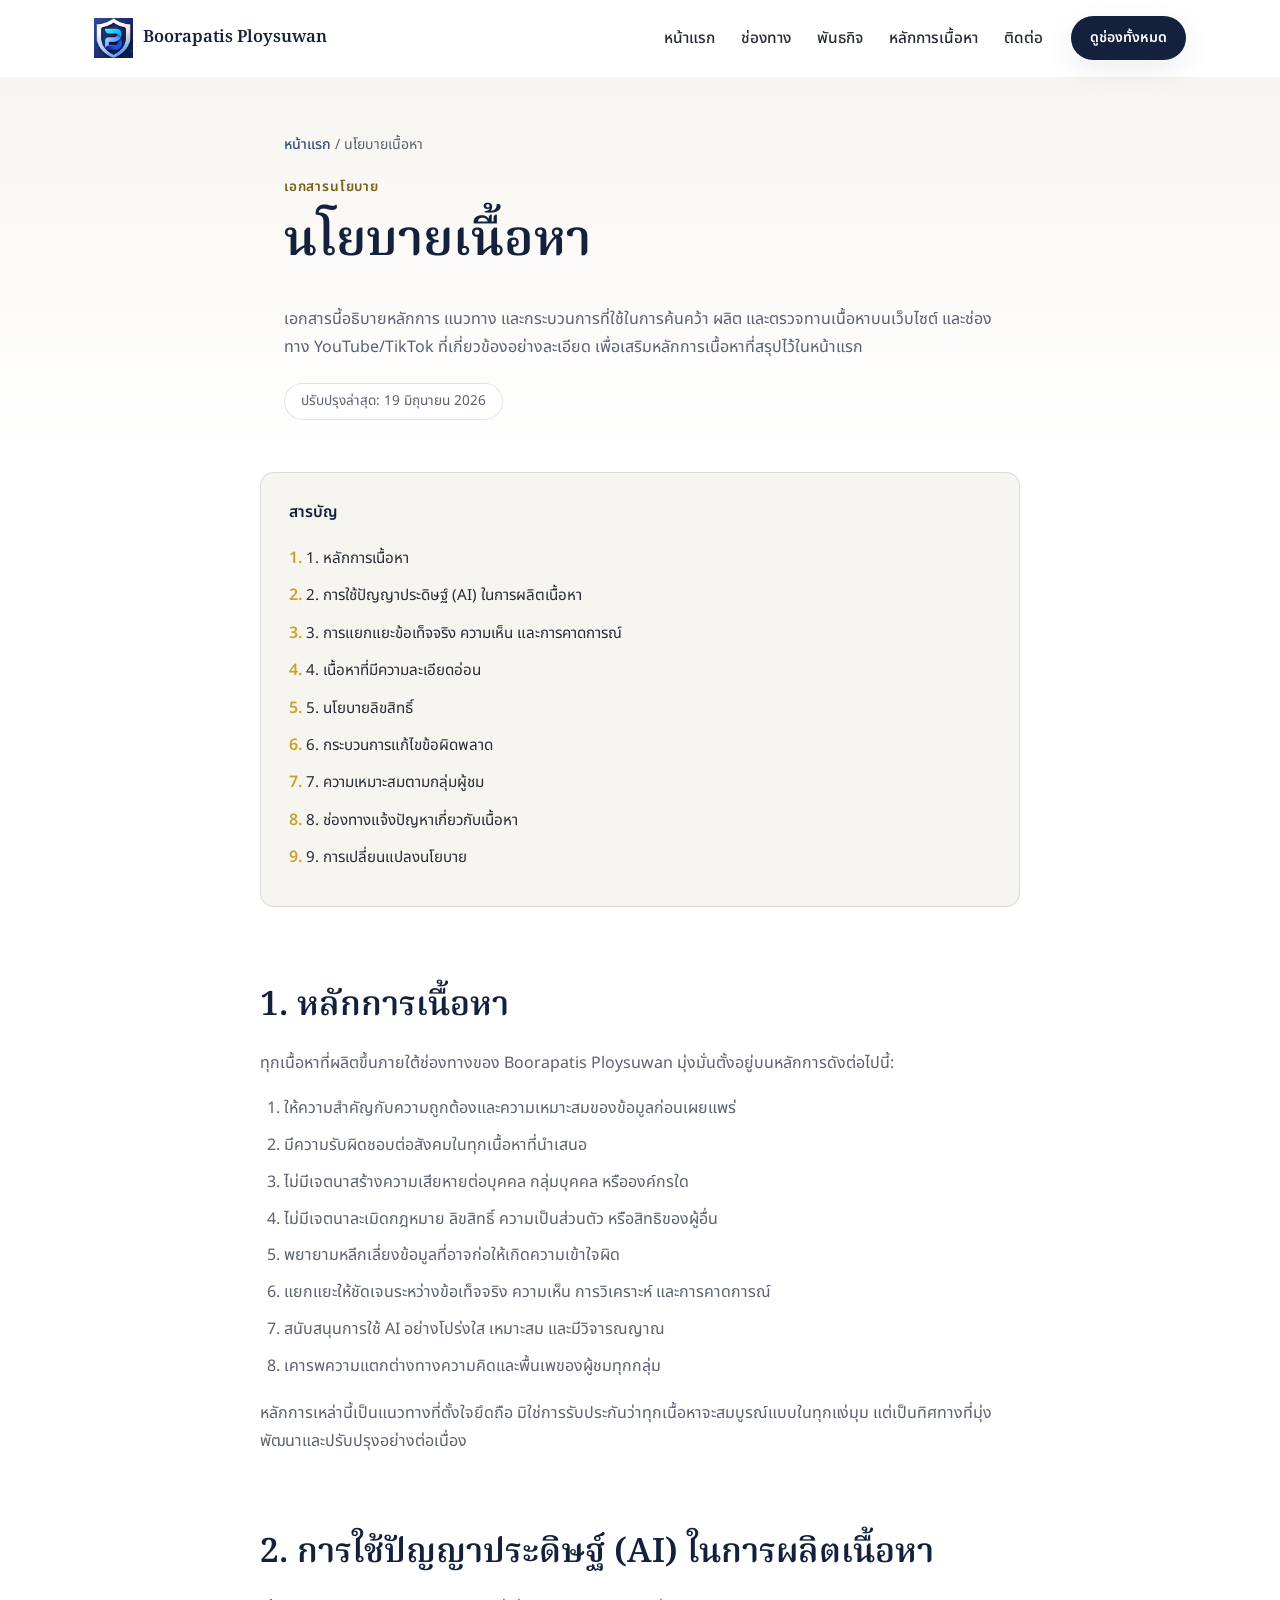
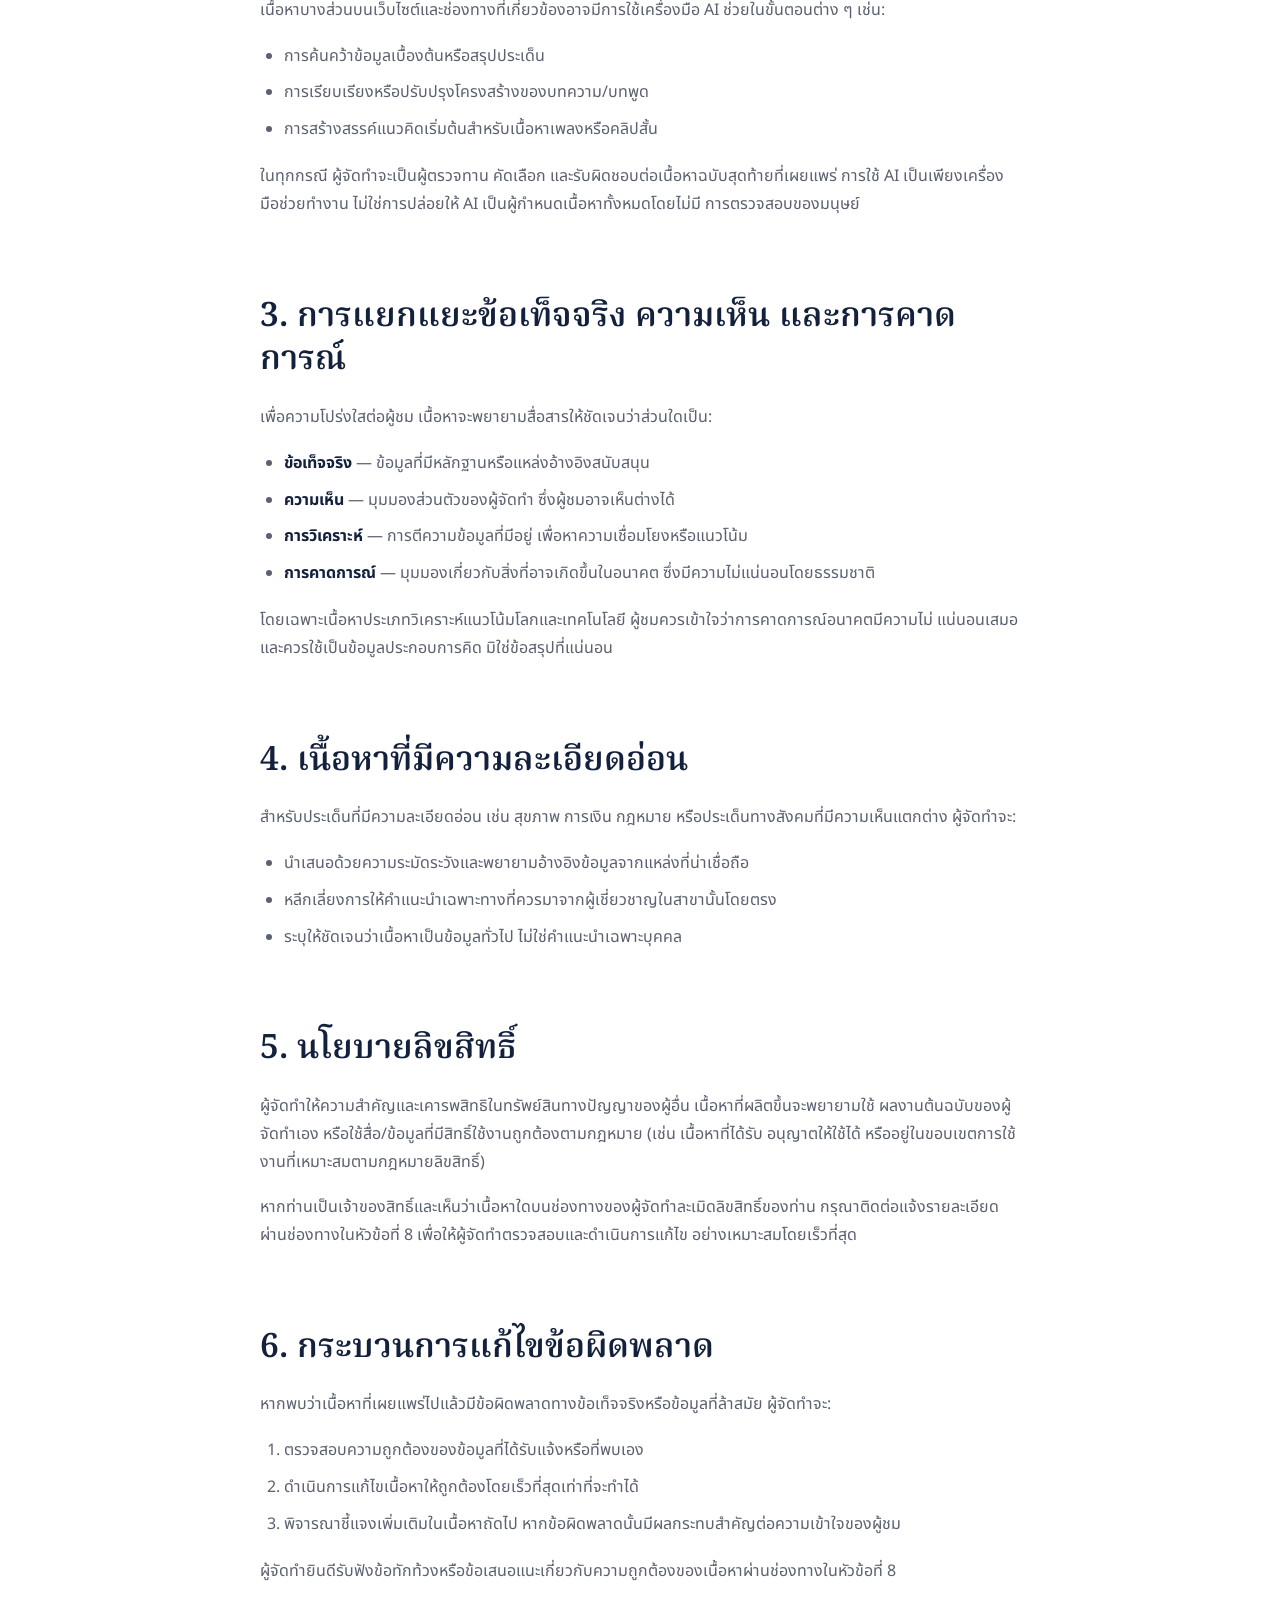
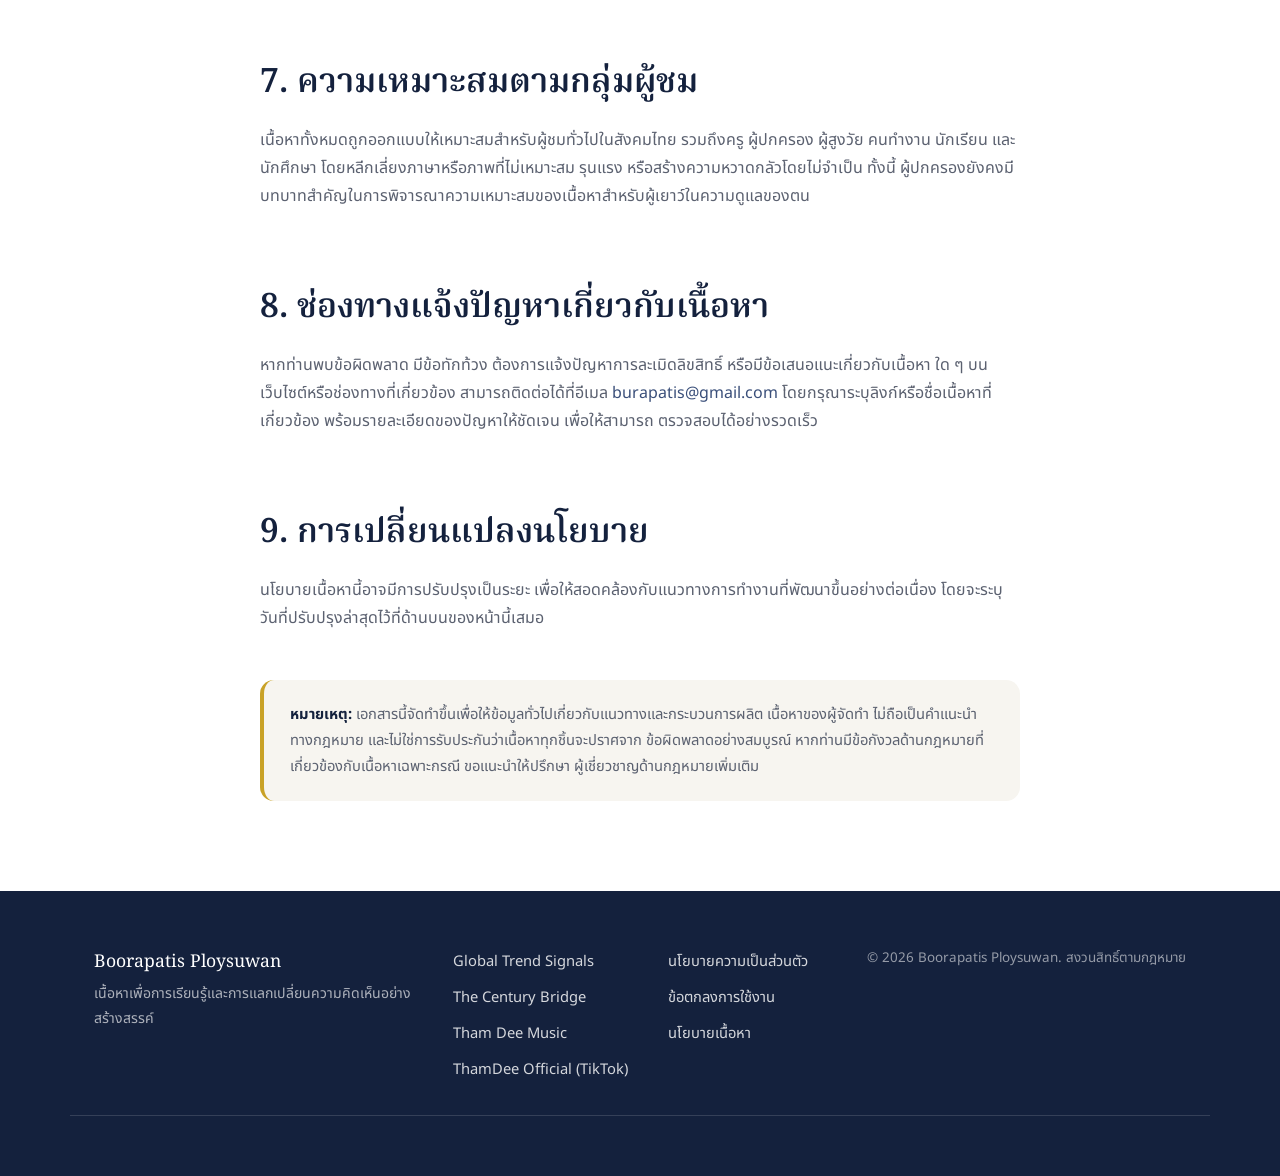
==== commit ad899602: "Update site branding and reorder the About section. Replace the placeholder header logo with the off" ====
--- a/content-policy.html
+++ b/content-policy.html
@@ -17,7 +17,6 @@
   <meta property="og:site_name" content="Boorapatis Ploysuwan" />
   <meta property="og:locale" content="th_TH" />
 
-  <link rel="icon" type="image/svg+xml" href="assets/favicon.svg" />
   <link rel="icon" type="image/png" sizes="32x32" href="assets/favicon-32x32.png" />
   <link rel="icon" type="image/png" sizes="16x16" href="assets/favicon-16x16.png" />
   <link rel="apple-touch-icon" sizes="180x180" href="assets/apple-touch-icon.png" />
@@ -39,10 +38,7 @@
     <div class="header-inner container">
       <a href="index.html" class="logo" aria-label="Boorapatis Ploysuwan, หน้าแรก">
         <span class="logo-mark" aria-hidden="true">
-          <svg viewBox="0 0 32 32" width="32" height="32" fill="none" xmlns="http://www.w3.org/2000/svg">
-            <circle cx="16" cy="16" r="15" stroke="currentColor" stroke-width="1.4"/>
-            <path d="M5 18c2.5-3 4.5-3 6 0s4.5 3 6 0 4.5-3 6 0 4.5 3 6 0" stroke="currentColor" stroke-width="1.6" stroke-linecap="round" fill="none"/>
-          </svg>
+          <img src="assets/logo.png" alt="" width="39" height="40" />
         </span>
         <span class="logo-text">Boorapatis&nbsp;Ploysuwan</span>
       </a>
--- a/styles.css
+++ b/styles.css
@@ -183,7 +183,15 @@
   gap: 10px;
   color: var(--color-ink);
 }
-.logo-mark { color: var(--color-gold); }
+.logo-mark {
+  flex-shrink: 0;
+  line-height: 0;
+}
+.logo-mark img {
+  display: block;
+  width: auto;
+  height: 40px;
+}
 .logo-text {
   font-family: var(--font-display);
   font-weight: 600;
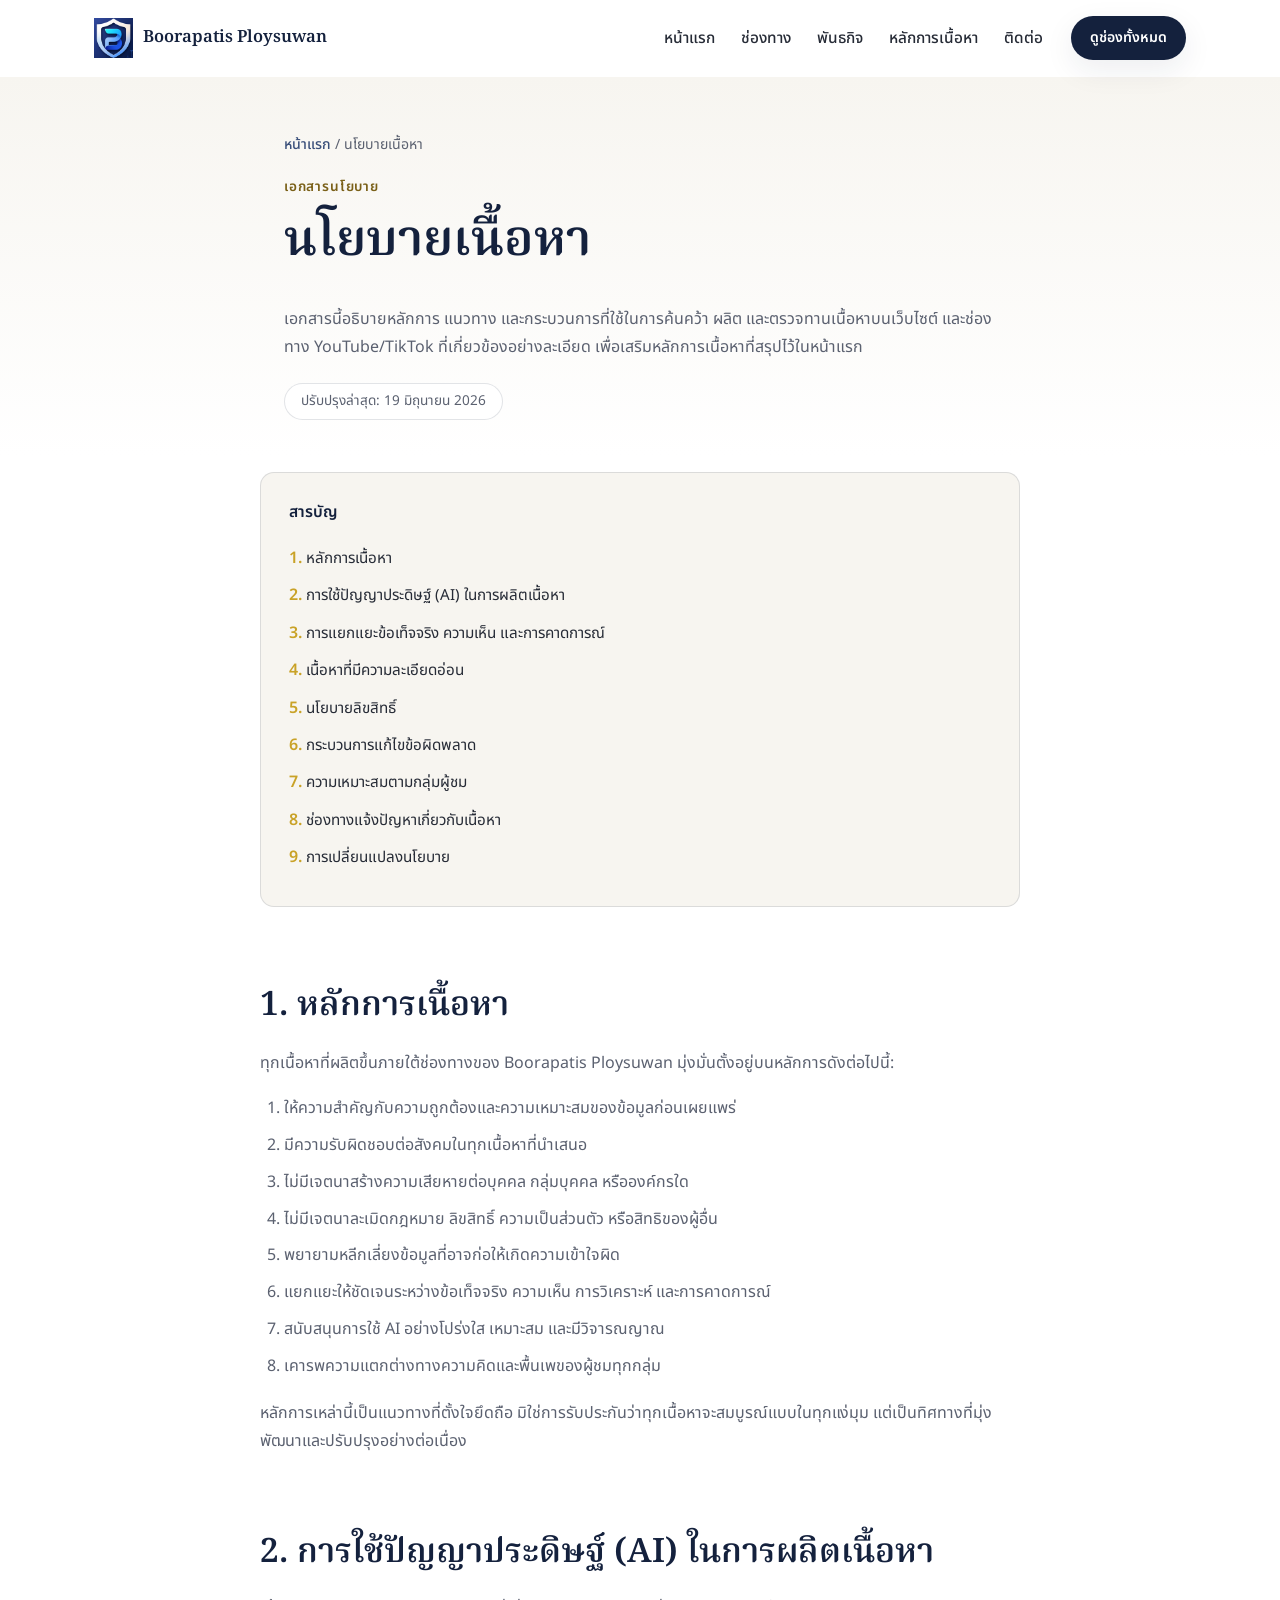
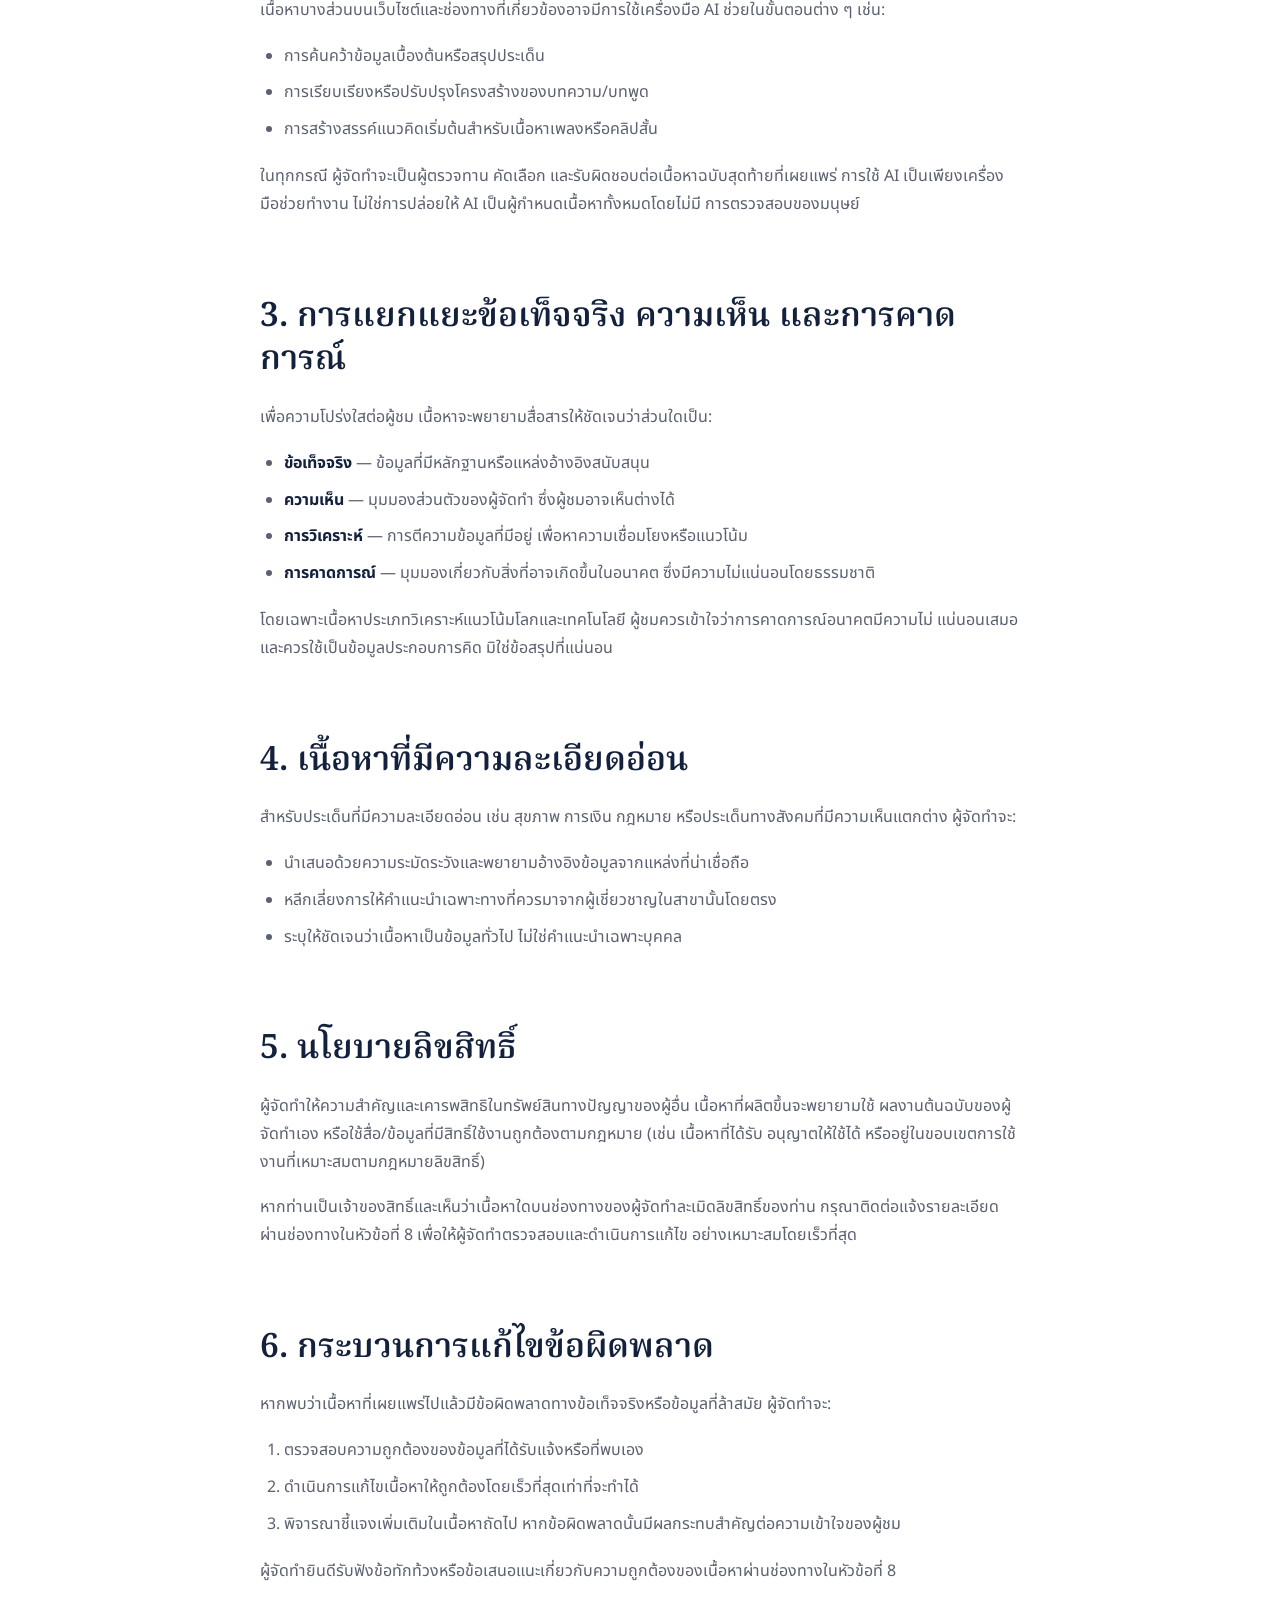
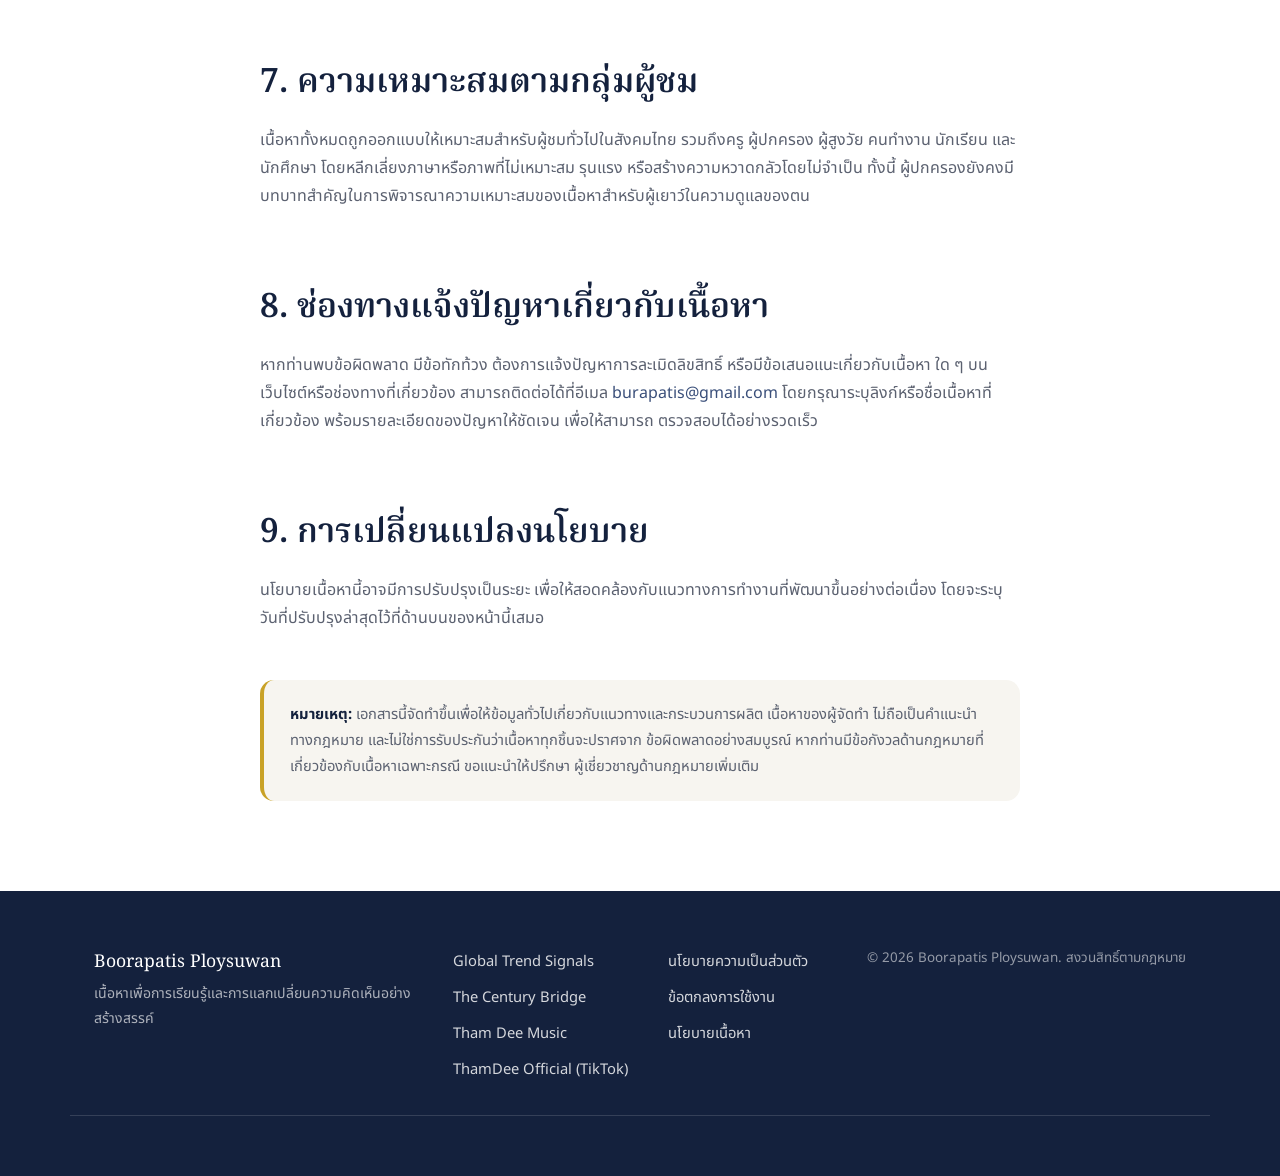
==== commit e9814e31: "Improve policy TOC, channel cards, and add app site promo. Remove duplicate numbering in legal page " ====
--- a/content-policy.html
+++ b/content-policy.html
@@ -80,15 +80,15 @@
       <div class="toc reveal" aria-label="สารบัญ">
         <p class="toc-title">สารบัญ</p>
         <ol>
-          <li><a href="#principles">1. หลักการเนื้อหา</a></li>
-          <li><a href="#ai-use">2. การใช้ปัญญาประดิษฐ์ (AI) ในการผลิตเนื้อหา</a></li>
-          <li><a href="#fact-opinion">3. การแยกแยะข้อเท็จจริง ความเห็น และการคาดการณ์</a></li>
-          <li><a href="#sensitive">4. เนื้อหาที่มีความละเอียดอ่อน</a></li>
-          <li><a href="#copyright">5. นโยบายลิขสิทธิ์</a></li>
-          <li><a href="#corrections">6. กระบวนการแก้ไขข้อผิดพลาด</a></li>
-          <li><a href="#audience">7. ความเหมาะสมตามกลุ่มผู้ชม</a></li>
-          <li><a href="#report">8. ช่องทางแจ้งปัญหาเกี่ยวกับเนื้อหา</a></li>
-          <li><a href="#changes">9. การเปลี่ยนแปลงนโยบาย</a></li>
+          <li><a href="#principles">หลักการเนื้อหา</a></li>
+          <li><a href="#ai-use">การใช้ปัญญาประดิษฐ์ (AI) ในการผลิตเนื้อหา</a></li>
+          <li><a href="#fact-opinion">การแยกแยะข้อเท็จจริง ความเห็น และการคาดการณ์</a></li>
+          <li><a href="#sensitive">เนื้อหาที่มีความละเอียดอ่อน</a></li>
+          <li><a href="#copyright">นโยบายลิขสิทธิ์</a></li>
+          <li><a href="#corrections">กระบวนการแก้ไขข้อผิดพลาด</a></li>
+          <li><a href="#audience">ความเหมาะสมตามกลุ่มผู้ชม</a></li>
+          <li><a href="#report">ช่องทางแจ้งปัญหาเกี่ยวกับเนื้อหา</a></li>
+          <li><a href="#changes">การเปลี่ยนแปลงนโยบาย</a></li>
         </ol>
       </div>
 
--- a/styles.css
+++ b/styles.css
@@ -298,7 +298,8 @@
   .signal-dot animateMotion { display: none; }
   .btn:hover,
   .channel-card:hover,
-  .pillar-card:hover { transform: none; }
+  .pillar-card:hover,
+  .promo-card:hover { transform: none; }
 }
 
 /* ---------------------------------------------------------
@@ -318,16 +319,21 @@
 }
 
 .channel-card {
-  background: var(--color-white);
+  background: color-mix(in srgb, var(--accent) 10%, var(--color-white));
   border-radius: var(--radius-lg);
   padding: 32px;
   border-top: 4px solid var(--accent);
+  border-left: 1px solid color-mix(in srgb, var(--accent) 18%, transparent);
   box-shadow: var(--shadow-soft);
-  transition: transform var(--transition), box-shadow var(--transition);
+  transition: transform var(--transition), box-shadow var(--transition), background var(--transition);
   display: flex;
   flex-direction: column;
 }
-.channel-card:hover { transform: translateY(-4px); box-shadow: var(--shadow-hover); }
+.channel-card:hover {
+  transform: translateY(-4px);
+  box-shadow: var(--shadow-hover);
+  background: color-mix(in srgb, var(--accent) 14%, var(--color-white));
+}
 
 .channel-icon { font-size: 1.8rem; margin-bottom: 14px; }
 .channel-type {
@@ -452,6 +458,25 @@
 .contact { background: var(--color-white); text-align: left; }
 .contact-email { margin: 12px 0 16px; }
 .contact-note { font-size: 0.88rem; color: var(--color-text-soft); }
+
+/* ---------------------------------------------------------
+   Promo card (linked site)
+   --------------------------------------------------------- */
+.app-promo { background: var(--color-paper); padding-top: 0; }
+.promo-card {
+  background: linear-gradient(135deg, color-mix(in srgb, var(--color-indigo) 8%, var(--color-white)) 0%, var(--color-white) 100%);
+  border: 1px solid var(--color-border);
+  border-left: 4px solid var(--color-indigo);
+  border-radius: var(--radius-lg);
+  padding: 36px 32px;
+  box-shadow: var(--shadow-soft);
+  transition: transform var(--transition), box-shadow var(--transition);
+}
+.promo-card:hover { transform: translateY(-3px); box-shadow: var(--shadow-hover); }
+.promo-card h2 { font-size: clamp(1.25rem, 2.4vw, 1.65rem); margin-bottom: 0.75em; }
+.promo-card p { margin-bottom: 1.25em; }
+.promo-card .btn { margin-top: 4px; }
+.promo-card .btn-outline { --accent: var(--color-indigo); }
 
 /* ---------------------------------------------------------
    Footer
